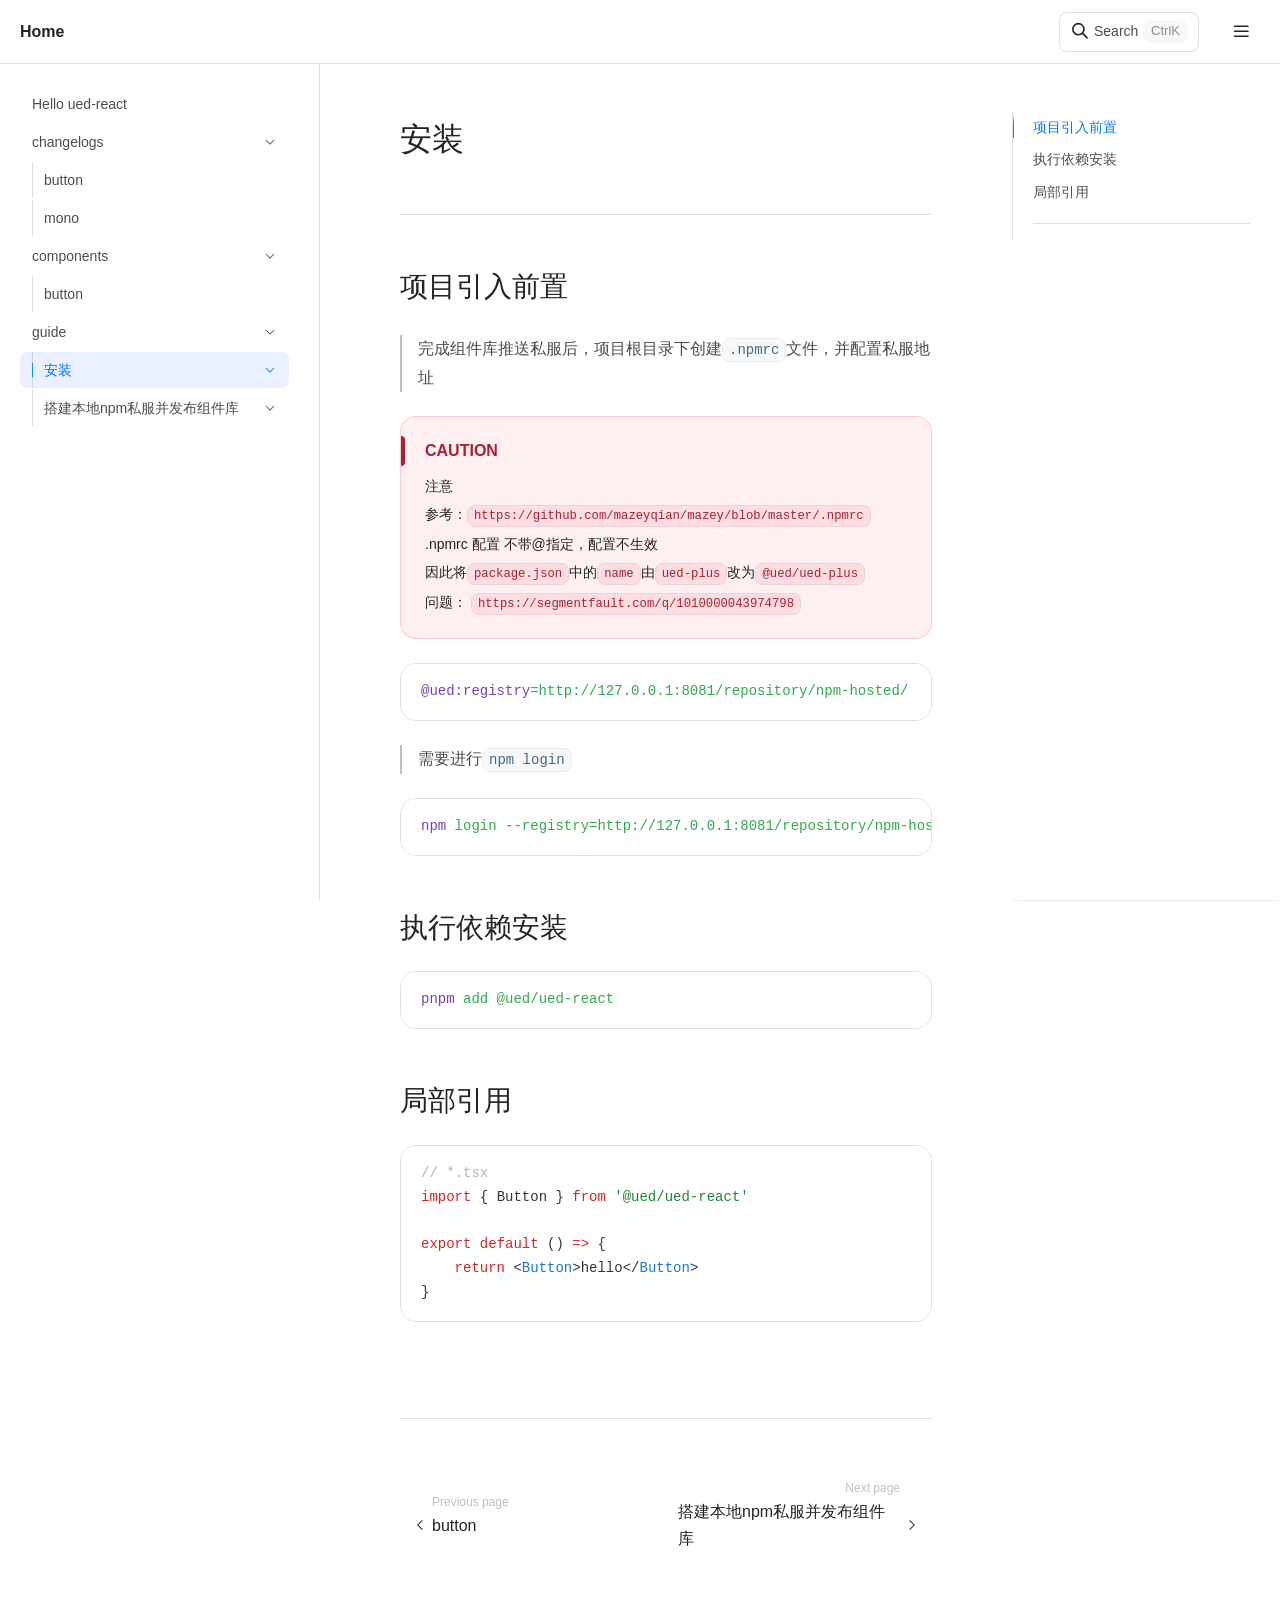
==== guide/installation/index.html @ fa2d77c4 "docs(update):更新文档" ====
<!doctype html>
<html lang="en">
  <head><meta charset="utf-8">
<meta name="viewport" content="width=device-width, initial-scale=1">
<title>安装</title>
<script>{;const saved = localStorage.getItem('rspress-theme-appearance');const preferDark = window.matchMedia('(prefers-color-scheme: dark)').matches;const isDark = !saved || saved === 'auto' ? preferDark : saved === 'dark';document.documentElement.classList.toggle('dark', isDark);document.documentElement.classList.toggle('rp-dark', isDark);document.documentElement.style.colorScheme = isDark ? 'dark' : 'light';}</script>
<link href="/static/css/styles.438a19cc98.css" rel="stylesheet">
<script defer src="/static/js/styles.224b687095.js"></script>
<script defer src="/static/js/lib-react.f025b3c589.js"></script>
<script defer src="/static/js/lib-router.90e721d94e.js"></script>
<script defer src="/static/js/318.eb11904c2a.js"></script>
<script defer src="/static/js/index.afe6d09c65.js"></script>
<meta http-equiv="X-UA-Compatible" content="IE=edge">
<meta name="generator" content="Rspress v2.0.8">
<link rel="icon" href="/favicon.svg" type="image/svg+xml">
<meta property="og:type" content="website">
<meta property="og:title" content="安装"></head>

  <body>
    <div id="__rspress_root"><header class="rp-nav"><div class="rp-nav__left"><div class="rp-nav__title"><a href="/" class="rp-nav__title__link rp-link"><span>Home</span></a></div></div><div class="rp-nav__right"><button class="rp-search-button"><div class="rp-search-button__content"><svg xmlns="http://www.w3.org/2000/svg" width="1em" height="1em" fill="none" viewBox="0 0 20 21" class="rp-search-button__icon"><path fill="currentColor" d="M8.333 1.913A6.667 6.667 0 0 1 15 8.58c0 1.54-.525 2.957-1.402 4.085l4.49 4.492a.834.834 0 0 1-1.177 1.178l-4.491-4.49a6.64 6.64 0 0 1-4.087 1.402 6.667 6.667 0 0 1 0-13.334m0 1.667a5 5 0 1 0 0 10 5 5 0 0 0 0-10"></path></svg><span class="rp-search-button__word">Search</span></div><div class="rp-search-button__hotkey" style="opacity:0"><span></span><span>K</span></div></button><div class="rp-search-button--mobile"><svg xmlns="http://www.w3.org/2000/svg" width="1em" height="1em" fill="none" viewBox="0 0 20 21"><path fill="currentColor" d="M8.333 1.913A6.667 6.667 0 0 1 15 8.58c0 1.54-.525 2.957-1.402 4.085l4.49 4.492a.834.834 0 0 1-1.177 1.178l-4.491-4.49a6.64 6.64 0 0 1-4.087 1.402 6.667 6.667 0 0 1 0-13.334m0 1.667a5 5 0 1 0 0 10 5 5 0 0 0 0-10"></path></svg></div><div class="rp-nav__others"><div class="rp-nav-menu__divider"></div><div class="rp-switch-appearance"><svg xmlns="http://www.w3.org/2000/svg" width="24" height="24" fill="currentColor" viewBox="0 0 24 24" class="rp-switch-appearance__icon rp-switch-appearance__icon--sun"><path fill="currentColor" d="m7.001 15.848-1.226 1.226a.58.58 0 0 0 0 .818.58.58 0 0 0 .818 0l1.226-1.226a.58.58 0 0 0 0-.818.58.58 0 0 0-.818 0m-.352-8.735a.584.584 0 0 0 .825-.825L6.237 5.051a.584.584 0 0 0-.825.825zM5.011 11.07h-1.75a.584.584 0 0 0 0 1.167h1.75c.324 0 .584-.26.584-.583a.585.585 0 0 0-.584-.584m7.003-5.835c.324 0 .584-.26.584-.584V2.9a.58.58 0 0 0-.584-.584.58.58 0 0 0-.583.583V4.65c0 .323.262.584.583.584m5.616 1.621 1.226-1.225a.58.58 0 0 0 0-.818.58.58 0 0 0-.818 0l-1.226 1.225a.58.58 0 0 0 0 .818.576.576 0 0 0 .818 0m3.138 4.214h-1.75a.58.58 0 0 0-.584.584c0 .324.26.584.583.584h1.751a.584.584 0 1 0 0-1.167m-3.389 5.124a.584.584 0 0 0-.825.825l1.238 1.238a.584.584 0 0 0 .825-.826zm-5.365-9.795a5.256 5.256 0 0 0-5.257 5.258 5.256 5.256 0 0 0 5.257 5.257 5.256 5.256 0 0 0 5.257-5.257 5.256 5.256 0 0 0-5.257-5.258m0 11.675a.58.58 0 0 0-.583.583v1.751a.582.582 0 1 0 1.167 0v-1.75a.584.584 0 0 0-.584-.584"></path></svg><svg xmlns="http://www.w3.org/2000/svg" width="19" height="19" fill="currentColor" viewBox="0 0 19 19" class="rp-switch-appearance__icon rp-switch-appearance__icon--moon"><path fill="currentColor" d="M9.166 0a9.2 9.2 0 0 1 1.857.188.834.834 0 0 1 .042 1.623 4.47 4.47 0 1 0 5.457 5.457l.048-.135a.834.834 0 0 1 1.575.177q.186.902.188 1.856A9.168 9.168 0 1 1 9.166 0"></path></svg></div></div><button aria-label="mobile hamburger" class="rp-nav-hamburger rp-nav-hamburger__sm"><svg xmlns="http://www.w3.org/2000/svg" width="21" height="21" fill="none" viewBox="0 0 21 21"><path stroke="currentColor" stroke-linecap="round" stroke-linejoin="round" stroke-width="1.667" d="M3.645 5.225h13.333M3.645 10.225h13.333M3.645 15.225h13.333"></path></svg></button><button aria-label="mobile hamburger" class="rp-nav-hamburger rp-nav-hamburger__md"><svg xmlns="http://www.w3.org/2000/svg" width="21" height="21" fill="none" viewBox="0 0 21 21"><path stroke="currentColor" stroke-linecap="round" stroke-linejoin="round" stroke-width="1.667" d="M3.645 5.225h13.333M3.645 10.225h13.333M3.645 15.225h13.333"></path></svg><ul class="rp-hover-group rp-hover-group--hidden rp-hover-group--right"><div class="rp-nav-menu__others-mobile__container"><div class="rp-nav-hamburger__md__hover-group"><div class="rp-nav-screen-appearance"><div class="rp-nav-screen-appearance__left">Theme</div><div class="rp-nav-screen-appearance__right"></div></div><div class="rp-nav-screen-divider"></div></div></div></ul></button></div></header><div class="rp-doc-layout__menu"><div class="rp-sidebar-menu"><button type="button" class="rp-sidebar-menu__left"><svg width="1em" height="1em" viewBox="0 0 32 32"><path fill="currentColor" d="M4 6h24v2H4zm0 18h24v2H4zm0-12h24v2H4zm0 6h24v2H4z"></path></svg><span>Menu</span></button><button type="button" class="rp-sidebar-menu__right"><span class="rp-sidebar-menu__right__text">ON THIS PAGE</span><svg width="14" height="14" class="rp-progress-circle"><circle cx="7" cy="7" r="6" stroke-linecap="round" fill="none" stroke="var(--rp-c-divider-light)" stroke-width="2"></circle><circle cx="7" cy="7" r="6" stroke-linecap="round" fill="none" stroke="var(--rp-c-brand)" stroke-width="2" stroke-dasharray="37.69911184307752" stroke-dashoffset="37.69911184307752" transform="rotate(-90 7 7)" style="transition:stroke-dashoffset 0.3s"></circle></svg><svg width="1em" height="1em" viewBox="0 0 32 32" class="rp-sidebar-menu__right__icon" style="transform:rotate(0deg);transition:transform 0.2s ease-out"><path fill="currentColor" d="M22 16 12 26l-1.4-1.4 8.6-8.6-8.6-8.6L12 6z"></path></svg></button></div></div><div class="rp-doc-layout__container"><aside class="rp-doc-layout__sidebar rp-scrollbar"><a href="/index.html" class="rp-sidebar-item rp-link" style="padding-left:12px" data-depth="0"><div class="rp-sidebar-item__left"><span>Hello ued-react</span></div><div class="rp-sidebar-item__right"></div></a><div class="rp-sidebar-item rp-sidebar-group" style="padding-left:12px" data-depth="0"><div class="rp-sidebar-item__left"><span>changelogs</span></div><div class="rp-sidebar-item__right"><div style="cursor:pointer;transition:transform 0.2s ease-out;transform:rotate(90deg)"><svg width="1em" height="1em" viewBox="0 0 32 32"><path fill="currentColor" d="M22 16 12 26l-1.4-1.4 8.6-8.6-8.6-8.6L12 6z"></path></svg></div></div></div><div style="display:grid;grid-template-rows:1fr;transition:grid-template-rows 0.2s ease-out"><div style="overflow:hidden"><a href="/changelogs/button.html" class="rp-sidebar-item rp-sidebar-item--group-item rp-link" style="padding-left:calc(12px * 1 + 12px)" data-depth="1"><div class="rp-sidebar-item__left"><span>button</span></div><div class="rp-sidebar-item__right"></div></a><a href="/changelogs/mono.html" class="rp-sidebar-item rp-sidebar-item--group-item rp-link" style="padding-left:calc(12px * 1 + 12px)" data-depth="1"><div class="rp-sidebar-item__left"><span>mono</span></div><div class="rp-sidebar-item__right"></div></a></div></div><div class="rp-sidebar-item rp-sidebar-group" style="padding-left:12px" data-depth="0"><div class="rp-sidebar-item__left"><span>components</span></div><div class="rp-sidebar-item__right"><div style="cursor:pointer;transition:transform 0.2s ease-out;transform:rotate(90deg)"><svg width="1em" height="1em" viewBox="0 0 32 32"><path fill="currentColor" d="M22 16 12 26l-1.4-1.4 8.6-8.6-8.6-8.6L12 6z"></path></svg></div></div></div><div style="display:grid;grid-template-rows:1fr;transition:grid-template-rows 0.2s ease-out"><div style="overflow:hidden"><a href="/components/button.html" class="rp-sidebar-item rp-sidebar-item--group-item rp-link" style="padding-left:calc(12px * 1 + 12px)" data-depth="1"><div class="rp-sidebar-item__left"><span>button</span></div><div class="rp-sidebar-item__right"></div></a></div></div><div class="rp-sidebar-item rp-sidebar-group" style="padding-left:12px" data-depth="0"><div class="rp-sidebar-item__left"><span>guide</span></div><div class="rp-sidebar-item__right"><div style="cursor:pointer;transition:transform 0.2s ease-out;transform:rotate(90deg)"><svg width="1em" height="1em" viewBox="0 0 32 32"><path fill="currentColor" d="M22 16 12 26l-1.4-1.4 8.6-8.6-8.6-8.6L12 6z"></path></svg></div></div></div><div style="display:grid;grid-template-rows:1fr;transition:grid-template-rows 0.2s ease-out"><div style="overflow:hidden"><a href="/guide/installation/index.html" class="rp-sidebar-item rp-sidebar-item--active rp-sidebar-group rp-sidebar-item--group-item rp-link" style="padding-left:calc(12px * 1 + 12px)" data-depth="1"><div class="rp-sidebar-item__left"><span>安装</span></div><div class="rp-sidebar-item__right"><div style="cursor:pointer;transition:transform 0.2s ease-out;transform:rotate(90deg)"><svg width="1em" height="1em" viewBox="0 0 32 32"><path fill="currentColor" d="M22 16 12 26l-1.4-1.4 8.6-8.6-8.6-8.6L12 6z"></path></svg></div></div></a><div style="display:grid;grid-template-rows:1fr;transition:grid-template-rows 0.2s ease-out"><div style="overflow:hidden"></div></div><a href="/guide/quickstart/index.html" class="rp-sidebar-item rp-sidebar-group rp-sidebar-item--group-item rp-link" style="padding-left:calc(12px * 1 + 12px)" data-depth="1"><div class="rp-sidebar-item__left"><span>搭建本地npm私服并发布组件库</span></div><div class="rp-sidebar-item__right"><div style="cursor:pointer;transition:transform 0.2s ease-out;transform:rotate(90deg)"><svg width="1em" height="1em" viewBox="0 0 32 32"><path fill="currentColor" d="M22 16 12 26l-1.4-1.4 8.6-8.6-8.6-8.6L12 6z"></path></svg></div></div></a><div style="display:grid;grid-template-rows:1fr;transition:grid-template-rows 0.2s ease-out"><div style="overflow:hidden"></div></div></div></div></aside><div class="rp-doc-layout__doc"><main class="rp-doc-layout__doc-container"><div class="rp-doc rspress-doc"><!--$--><h1 class="rp-toc-include" id="安装"><a href="#安装" class="rp-header-anchor rp-link" aria-hidden="true">#</a>安装<!-- --> </h1>
<h2 class="rp-toc-include" id="项目引入前置"><a href="#项目引入前置" class="rp-header-anchor rp-link" aria-hidden="true">#</a>项目引入前置</h2>
<blockquote>
<p>完成组件库推送私服后，项目根目录下创建<code>.npmrc</code>文件，并配置私服地址</p>
</blockquote>
<div class="rp-callout rp-callout--caution"><div class="rp-callout__title">CAUTION</div><div class="rp-callout__content"><p>注意<br/>
参考：<code>https://github.com/mazeyqian/mazey/blob/master/.npmrc</code><br/>
.npmrc 配置 不带@指定，配置不生效<br/>
因此将<code>package.json</code>中的<code>name</code>由<code>ued-plus</code>改为<code>@ued/ued-plus</code><br/>
问题： <code>https://segmentfault.com/q/1010000043974798</code></p></div></div>
<div class="rp-codeblock language-shell"><div class="rp-codeblock__content"><div class="rp-codeblock__content__scroll-container rp-scrollbar rp-scrollbar--always"><pre class="shiki css-variables" style="background-color:var(--shiki-background);color:var(--shiki-foreground)" tabindex="0" data-lang="shell"><code><span class="line"><span style="color:var(--shiki-token-function)">@ued:registry</span><span style="color:var(--shiki-token-string)">=http://127.0.0.1:8081/repository/npm-hosted/</span></span></code></pre></div><div class="rp-code-button-group"><button class="rp-code-button-group__button rp-code-wrap-button" title="Toggle code wrap"><svg xmlns="http://www.w3.org/2000/svg" width="32" height="32" viewBox="0 0 24 24" class="rp-code-button-group__icon rp-code-button-group__icon--wrapped"><path fill="#22a041" d="M21 5H3v2h18zM3 19h7v-2H3zm0-6h15c1 0 2 .43 2 2s-1 2-2 2h-2v-2l-4 3 4 3v-2h2c2.95 0 4-1.27 4-4 0-2.72-1-4-4-4H3z"></path></svg><svg xmlns="http://www.w3.org/2000/svg" width="32" height="32" viewBox="0 0 24 24" class="rp-code-button-group__icon rp-code-button-group__icon--wrap"><path fill="currentColor" d="M16 7H3V5h13zM3 19h13v-2H3zm19-7-4-3v2H3v2h15v2z"></path></svg></button><button class="rp-code-button-group__button rp-code-copy-button" title="Copy code"><svg xmlns="http://www.w3.org/2000/svg" width="32" height="32" viewBox="0 0 24 24" class="rp-code-button-group__icon rp-code-copy-button__icon rp-code-copy-button__icon--copy"><path fill="currentColor" d="M20 8v12H8V8zm0-2H8a2 2 0 0 0-2 2v12a2 2 0 0 0 2 2h12a2 2 0 0 0 2-2V8a2 2 0 0 0-2-2"></path><path fill="currentColor" d="M4 16H2V4a2 2 0 0 1 2-2h12v2H4Z"></path></svg><svg xmlns="http://www.w3.org/2000/svg" width="32" height="32" viewBox="0 0 24 24" class="rp-code-button-group__icon rp-code-copy-button__icon rp-code-copy-button__icon--success"><path fill="#49cd37" d="m9.55 18-5.7-5.7 1.425-1.425L9.55 15.15l9.175-9.175L20.15 7.4z"></path></svg></button></div></div></div>
<blockquote>
<p>需要进行<code>npm login</code></p>
</blockquote>
<div class="rp-codeblock language-shell"><div class="rp-codeblock__content"><div class="rp-codeblock__content__scroll-container rp-scrollbar rp-scrollbar--always"><pre class="shiki css-variables" style="background-color:var(--shiki-background);color:var(--shiki-foreground)" tabindex="0" data-lang="shell"><code><span class="line"><span style="color:var(--shiki-token-function)">npm</span><span style="color:var(--shiki-token-string)"> login</span><span style="color:var(--shiki-token-string)"> --registry=http://127.0.0.1:8081/repository/npm-hosted/</span></span></code></pre></div><div class="rp-code-button-group"><button class="rp-code-button-group__button rp-code-wrap-button" title="Toggle code wrap"><svg xmlns="http://www.w3.org/2000/svg" width="32" height="32" viewBox="0 0 24 24" class="rp-code-button-group__icon rp-code-button-group__icon--wrapped"><path fill="#22a041" d="M21 5H3v2h18zM3 19h7v-2H3zm0-6h15c1 0 2 .43 2 2s-1 2-2 2h-2v-2l-4 3 4 3v-2h2c2.95 0 4-1.27 4-4 0-2.72-1-4-4-4H3z"></path></svg><svg xmlns="http://www.w3.org/2000/svg" width="32" height="32" viewBox="0 0 24 24" class="rp-code-button-group__icon rp-code-button-group__icon--wrap"><path fill="currentColor" d="M16 7H3V5h13zM3 19h13v-2H3zm19-7-4-3v2H3v2h15v2z"></path></svg></button><button class="rp-code-button-group__button rp-code-copy-button" title="Copy code"><svg xmlns="http://www.w3.org/2000/svg" width="32" height="32" viewBox="0 0 24 24" class="rp-code-button-group__icon rp-code-copy-button__icon rp-code-copy-button__icon--copy"><path fill="currentColor" d="M20 8v12H8V8zm0-2H8a2 2 0 0 0-2 2v12a2 2 0 0 0 2 2h12a2 2 0 0 0 2-2V8a2 2 0 0 0-2-2"></path><path fill="currentColor" d="M4 16H2V4a2 2 0 0 1 2-2h12v2H4Z"></path></svg><svg xmlns="http://www.w3.org/2000/svg" width="32" height="32" viewBox="0 0 24 24" class="rp-code-button-group__icon rp-code-copy-button__icon rp-code-copy-button__icon--success"><path fill="#49cd37" d="m9.55 18-5.7-5.7 1.425-1.425L9.55 15.15l9.175-9.175L20.15 7.4z"></path></svg></button></div></div></div>
<h2 class="rp-toc-include" id="执行依赖安装"><a href="#执行依赖安装" class="rp-header-anchor rp-link" aria-hidden="true">#</a>执行依赖安装</h2>
<div class="rp-codeblock language-shell"><div class="rp-codeblock__content"><div class="rp-codeblock__content__scroll-container rp-scrollbar rp-scrollbar--always"><pre class="shiki css-variables" style="background-color:var(--shiki-background);color:var(--shiki-foreground)" tabindex="0" data-lang="shell"><code><span class="line"><span style="color:var(--shiki-token-function)">pnpm</span><span style="color:var(--shiki-token-string)"> add</span><span style="color:var(--shiki-token-string)"> @ued/ued-react</span></span></code></pre></div><div class="rp-code-button-group"><button class="rp-code-button-group__button rp-code-wrap-button" title="Toggle code wrap"><svg xmlns="http://www.w3.org/2000/svg" width="32" height="32" viewBox="0 0 24 24" class="rp-code-button-group__icon rp-code-button-group__icon--wrapped"><path fill="#22a041" d="M21 5H3v2h18zM3 19h7v-2H3zm0-6h15c1 0 2 .43 2 2s-1 2-2 2h-2v-2l-4 3 4 3v-2h2c2.95 0 4-1.27 4-4 0-2.72-1-4-4-4H3z"></path></svg><svg xmlns="http://www.w3.org/2000/svg" width="32" height="32" viewBox="0 0 24 24" class="rp-code-button-group__icon rp-code-button-group__icon--wrap"><path fill="currentColor" d="M16 7H3V5h13zM3 19h13v-2H3zm19-7-4-3v2H3v2h15v2z"></path></svg></button><button class="rp-code-button-group__button rp-code-copy-button" title="Copy code"><svg xmlns="http://www.w3.org/2000/svg" width="32" height="32" viewBox="0 0 24 24" class="rp-code-button-group__icon rp-code-copy-button__icon rp-code-copy-button__icon--copy"><path fill="currentColor" d="M20 8v12H8V8zm0-2H8a2 2 0 0 0-2 2v12a2 2 0 0 0 2 2h12a2 2 0 0 0 2-2V8a2 2 0 0 0-2-2"></path><path fill="currentColor" d="M4 16H2V4a2 2 0 0 1 2-2h12v2H4Z"></path></svg><svg xmlns="http://www.w3.org/2000/svg" width="32" height="32" viewBox="0 0 24 24" class="rp-code-button-group__icon rp-code-copy-button__icon rp-code-copy-button__icon--success"><path fill="#49cd37" d="m9.55 18-5.7-5.7 1.425-1.425L9.55 15.15l9.175-9.175L20.15 7.4z"></path></svg></button></div></div></div>
<h2 class="rp-toc-include" id="局部引用"><a href="#局部引用" class="rp-header-anchor rp-link" aria-hidden="true">#</a>局部引用</h2>
<div class="rp-codeblock language-tsx"><div class="rp-codeblock__content"><div class="rp-codeblock__content__scroll-container rp-scrollbar rp-scrollbar--always"><pre class="shiki css-variables" style="background-color:var(--shiki-background);color:var(--shiki-foreground)" tabindex="0" data-lang="tsx"><code><span class="line"><span style="color:var(--shiki-token-comment)">// *.tsx</span></span>
<span class="line"><span style="color:var(--shiki-token-keyword)">import</span><span style="color:var(--shiki-foreground)"> { Button } </span><span style="color:var(--shiki-token-keyword)">from</span><span style="color:var(--shiki-token-string-expression)"> &#x27;@ued/ued-react&#x27;</span></span>
<span class="line"></span>
<span class="line"><span style="color:var(--shiki-token-keyword)">export</span><span style="color:var(--shiki-token-keyword)"> default</span><span style="color:var(--shiki-foreground)"> () </span><span style="color:var(--shiki-token-keyword)">=&gt;</span><span style="color:var(--shiki-foreground)"> {</span></span>
<span class="line"><span style="color:var(--shiki-token-keyword)">	return</span><span style="color:var(--shiki-foreground)"> &lt;</span><span style="color:var(--shiki-token-constant)">Button</span><span style="color:var(--shiki-foreground)">&gt;hello&lt;/</span><span style="color:var(--shiki-token-constant)">Button</span><span style="color:var(--shiki-foreground)">&gt;</span></span>
<span class="line"><span style="color:var(--shiki-foreground)">}</span></span></code></pre></div><div class="rp-code-button-group"><button class="rp-code-button-group__button rp-code-wrap-button" title="Toggle code wrap"><svg xmlns="http://www.w3.org/2000/svg" width="32" height="32" viewBox="0 0 24 24" class="rp-code-button-group__icon rp-code-button-group__icon--wrapped"><path fill="#22a041" d="M21 5H3v2h18zM3 19h7v-2H3zm0-6h15c1 0 2 .43 2 2s-1 2-2 2h-2v-2l-4 3 4 3v-2h2c2.95 0 4-1.27 4-4 0-2.72-1-4-4-4H3z"></path></svg><svg xmlns="http://www.w3.org/2000/svg" width="32" height="32" viewBox="0 0 24 24" class="rp-code-button-group__icon rp-code-button-group__icon--wrap"><path fill="currentColor" d="M16 7H3V5h13zM3 19h13v-2H3zm19-7-4-3v2H3v2h15v2z"></path></svg></button><button class="rp-code-button-group__button rp-code-copy-button" title="Copy code"><svg xmlns="http://www.w3.org/2000/svg" width="32" height="32" viewBox="0 0 24 24" class="rp-code-button-group__icon rp-code-copy-button__icon rp-code-copy-button__icon--copy"><path fill="currentColor" d="M20 8v12H8V8zm0-2H8a2 2 0 0 0-2 2v12a2 2 0 0 0 2 2h12a2 2 0 0 0 2-2V8a2 2 0 0 0-2-2"></path><path fill="currentColor" d="M4 16H2V4a2 2 0 0 1 2-2h12v2H4Z"></path></svg><svg xmlns="http://www.w3.org/2000/svg" width="32" height="32" viewBox="0 0 24 24" class="rp-code-button-group__icon rp-code-copy-button__icon rp-code-copy-button__icon--success"><path fill="#49cd37" d="m9.55 18-5.7-5.7 1.425-1.425L9.55 15.15l9.175-9.175L20.15 7.4z"></path></svg></button></div></div></div><!--/$--></div><footer class="rp-doc-footer"><div class="rp-doc-footer__edit"></div><div class="rp-doc-footer__divider"></div><div class="rp-prev-next-page"><a href="/components/button.html" class="rp-prev-next-page__item rp-prev-next-page__prev rp-link"><span class="rp-prev-next-page__item__desc">Previous page</span><span class="rp-prev-next-page__item__title"><svg width="1em" height="1em" viewBox="0 0 32 32" class="rp-prev-next-page__icon rp-prev-next-page__rotate_180"><path fill="currentColor" d="M22 16 12 26l-1.4-1.4 8.6-8.6-8.6-8.6L12 6z"></path></svg><span>button</span></span></a><a href="/guide/quickstart/index.html" class="rp-prev-next-page__item rp-prev-next-page__next rp-link"><span class="rp-prev-next-page__item__desc">Next page</span><span class="rp-prev-next-page__item__title"><span>搭建本地npm私服并发布组件库</span><svg width="1em" height="1em" viewBox="0 0 32 32" class="rp-prev-next-page__icon"><path fill="currentColor" d="M22 16 12 26l-1.4-1.4 8.6-8.6-8.6-8.6L12 6z"></path></svg></span></a></div></footer></main></div><aside class="rp-doc-layout__outline rp-scrollbar"><div class="rp-outline"><div class="rp-outline__title">ON THIS PAGE<svg width="14" height="14" class="rp-progress-circle"><circle cx="7" cy="7" r="6" stroke-linecap="round" fill="none" stroke="var(--rp-c-divider-light)" stroke-width="2"></circle><circle cx="7" cy="7" r="6" stroke-linecap="round" fill="none" stroke="var(--rp-c-brand)" stroke-width="2" stroke-dasharray="37.69911184307752" stroke-dashoffset="37.69911184307752" transform="rotate(-90 7 7)" style="transition:stroke-dashoffset 0.3s"></circle></svg></div><nav class="rp-outline__toc rp-scrollbar"><a href="#项目引入前置" class="rp-toc-item rp-link" title="项目引入前置" style="padding-left:0" data-depth="0"><span class="rp-toc-item__text rp-doc">项目引入前置</span></a><a href="#执行依赖安装" class="rp-toc-item rp-link" title="执行依赖安装" style="padding-left:0" data-depth="0"><span class="rp-toc-item__text rp-doc">执行依赖安装</span></a><a href="#局部引用" class="rp-toc-item rp-link" title="局部引用" style="padding-left:0" data-depth="0"><span class="rp-toc-item__text rp-doc">局部引用</span></a></nav><div class="rp-outline__divider"></div><div class="rp-outline__bottom"></div></div></aside></div></div>
    <div id="__rspress_modal_container"></div>
  </body>
</html>
---- static/css/styles.438a19cc98.css ----
#nprogress{pointer-events:none}#nprogress .bar{z-index:1031;background:#29d;width:100%;height:2px;position:fixed;top:0;left:0}#nprogress .peg{opacity:1;width:100px;height:100%;display:block;position:absolute;right:0;transform:rotate(3deg)translateY(-4px);box-shadow:0 0 10px #29d,0 0 5px #29d}#nprogress .spinner{z-index:1031;display:block;position:fixed;top:15px;right:15px}#nprogress .spinner-icon{box-sizing:border-box;border:2px solid #0000;border-color:#29d #0000 #0000 #29d;border-radius:50%;width:18px;height:18px;animation:.4s linear infinite nprogress-spinner}.nprogress-custom-parent{position:relative;overflow:hidden}.nprogress-custom-parent #nprogress .spinner,.nprogress-custom-parent #nprogress .bar{position:absolute}@-webkit-keyframes nprogress-spinner{0%{-webkit-transform:rotate(0)}to{-webkit-transform:rotate(360deg)}}@keyframes nprogress-spinner{0%{transform:rotate(0)}to{transform:rotate(360deg)}}:where(:root){--rp-c-brand:#0095ff;--rp-c-brand-light:#33adff;--rp-c-brand-lighter:#c6e0fd;--rp-c-brand-dark:#07f;--rp-c-brand-darker:#005fcc;--rp-c-brand-tint:#7fa3ff29}:where(html:not(.rp-dark)){--shiki-foreground:inherit;--shiki-background:transparent;--shiki-token-constant:#1976d2;--shiki-token-string:#31a94d;--shiki-token-comment:#b6b4b4;--shiki-token-keyword:#cf2727;--shiki-token-parameter:#f59403;--shiki-token-function:#7041c8;--shiki-token-string-expression:#218438;--shiki-token-punctuation:#242323;--shiki-token-link:#22863a;--shiki-token-deleted:#d32828;--shiki-token-inserted:#22863a}:where(html.rp-dark){--shiki-foreground:inherit;--shiki-background:transparent;--shiki-token-constant:#6fb0fa;--shiki-token-string:#f9a86e;--shiki-token-comment:#6a727b;--shiki-token-keyword:#f47481;--shiki-token-parameter:#ff9800;--shiki-token-function:#ae8eeb;--shiki-token-string-expression:#4fb74d;--shiki-token-punctuation:#bbb;--shiki-token-link:#f9a76d;--shiki-token-deleted:#ee6d7a;--shiki-token-inserted:#36c47f}:where(html:not(.rp-dark)){--rp-code-font-size:.875rem;--rp-code-title-bg:#f8f8f9;--rp-code-block-color:#2e3440;--rp-code-block-bg:var(--rp-c-bg);--rp-code-block-border:1px solid var(--rp-c-divider-light);--rp-code-block-shadow:none}:where(html.rp-dark){--rp-code-font-size:.875rem;--rp-code-title-bg:#191919;--rp-code-block-color:#e5e7eb;--rp-code-block-bg:var(--rp-c-bg);--rp-code-block-border:1px solid var(--rp-c-divider-light);--rp-code-block-shadow:none}:where(html:not(.rp-dark)){--rp-home-hero-secondary-color:#a673ff;--rp-home-hero-title-color:transparent;--rp-home-hero-title-bg:linear-gradient(90deg, var(--rp-c-brand-dark) 0%, var(--rp-c-brand-dark) 30%, var(--rp-home-hero-secondary-color) 100%);--rp-home-background-bg:radial-gradient(42.12% 56.13% at 100% 0%, #537dff1a 0%, #fff0 100%), radial-gradient(42.01% 79.63% at 52.86% 0%, #537dff33 0%, #fff0 100%), radial-gradient(79.67% 58.09% at 0% 0%, #7e69ff33 0%, #fff0 100%), #fff;--rp-home-feature-bg:linear-gradient(135deg, #fff, #f9f9f980)}:where(html.rp-dark){--rp-home-hero-secondary-color:#a673ff;--rp-home-hero-title-color:transparent;--rp-home-hero-title-bg:linear-gradient(90deg, var(--rp-c-brand-dark) 0%, var(--rp-c-brand-dark) 30%, var(--rp-home-hero-secondary-color) 100%);--rp-home-background-bg:radial-gradient(42.12% 56.13% at 100% 0%, #0c1d48 0%, #12121200 100%), radial-gradient(55.81% 87.78% at 48.37% 0%, #000 0%, #12121200 89.55%), radial-gradient(122.65% 88.24% at 0% 0%, #34268a 0%, #12121200 100%), #121212;--rp-home-feature-bg:linear-gradient(135deg, #fff0, #ffffff08)}:where(html:not(.rp-dark)){--rp-c-bg:#fff;--rp-c-bg-soft:#f8f8f9;--rp-c-bg-mute:#f1f1f1;--rp-c-bg-alt:#fff;--rp-c-divider:#00000040;--rp-c-divider-light:#0000001f;--rp-c-text-0:#000;--rp-c-text-1:#242424;--rp-c-text-2:#000000b3;--rp-c-text-3:#3c3c3c54;--rp-c-text-4:#3c3c3c2e;--rp-c-text-code:#476582;--rp-c-text-code-bg:#99a1b314;--rp-c-text-code-border:#0000000d;--rp-c-link:var(--rp-c-brand-dark)}:where(html.rp-dark){--rp-c-bg:#121212;--rp-c-bg-soft:#292e37;--rp-c-bg-mute:#343a46;--rp-c-bg-alt:#000;--rp-c-divider:#545454a6;--rp-c-divider-light:#5454547a;--rp-c-text-0:#fff;--rp-c-text-1:#fffff5ed;--rp-c-text-2:#fffff5a6;--rp-c-text-3:#ebebeb61;--rp-c-text-4:#ebebeb2e;--rp-c-text-code:#c9def1;--rp-c-text-code-bg:#ffffff14;--rp-c-text-code-border:#ffffff0d;--rp-c-link:var(--rp-c-brand-light)}:where(:root){--rp-c-gray:#8e8e8e;--rp-c-gray-light-1:#aeaeae;--rp-c-gray-light-2:#c7c7c7;--rp-c-gray-light-3:#d1d1d1;--rp-c-gray-light-4:#e5e5e5;--rp-c-gray-light-5:#f2f2f2;--rp-shadow-1:0 1px 2px #00000005, 0 1px 0 #0000000f;--rp-shadow-2:0 3px 12px #0000000f, 0 1px 4px #00000012;--rp-shadow-3:0 12px 32px #0000001a, 0 2px 6px #00000014;--rp-shadow-4:0 14px 44px #0000001f, 0 3px 9px #0000001f;--rp-shadow-5:0 18px 56px #00000029, 0 4px 12px #00000029;--rp-radius:1rem;--rp-radius-small:.5rem;--rp-radius-large:1.5rem}@layer rp-base{*,:before,:after{box-sizing:border-box;border-style:solid;border-width:0}:before,:after{--tw-content:""}html,:host{-webkit-text-size-adjust:100%;tab-size:4;-webkit-tap-highlight-color:transparent;line-height:1.5}body{line-height:inherit;margin:0}hr{height:0;color:inherit;border-top-width:1px}abbr:where([title]){-webkit-text-decoration:underline dotted;text-decoration:underline dotted}h1,h2,h3,h4,h5,h6{font-size:inherit;font-weight:inherit}a{color:inherit;-webkit-text-decoration:inherit;-webkit-text-decoration:inherit;-webkit-text-decoration:inherit;text-decoration:inherit}b,strong{font-weight:bolder}code,kbd,samp,pre{font-size:1em}table{text-indent:0;border-color:inherit;border-collapse:collapse}button,input,optgroup,select,textarea{font:inherit;color:inherit;margin:0;padding:0}button,select{text-transform:none}:-moz-focusring{outline:auto}:-moz-ui-invalid{box-shadow:none}progress{vertical-align:baseline}::-webkit-inner-spin-button{height:auto}::-webkit-outer-spin-button{height:auto}[type=search]{-webkit-appearance:textfield;outline-offset:-2px}::-webkit-search-decoration{-webkit-appearance:none}::-webkit-file-upload-button{-webkit-appearance:button;font:inherit}summary{display:list-item}blockquote,dl,dd,h1,h2,h3,h4,h5,h6,hr,figure,p,pre{margin:0}fieldset{margin:0;padding:0}legend{padding:0}ol,ul,menu{margin:0;padding:0;list-style:none}dialog{padding:0}textarea{resize:vertical}input::placeholder,textarea::placeholder{opacity:1}img,svg,video,canvas,audio,iframe,embed,object{vertical-align:middle;display:block}img,video{max-width:100%;height:auto}h1,h2,h3,h4,h5,h6,li,p{overflow-wrap:break-word}button:focus,button:focus-visible{outline:none}}html{-webkit-text-size-adjust:100%;scroll-padding-top:calc(var(--rp-banner-height,0px) + var(--rp-nav-height) + var(--rp-sidebar-menu-height));font-size:16px;line-height:1.7}html.dark{--lightningcss-light: ;--lightningcss-dark:initial;--lightningcss-light: ;--lightningcss-dark:initial;color-scheme:dark}body{width:100%;min-width:320px;font-family:var(--rp-font-family-base);color:var(--rp-c-text-1);background-color:var(--rp-c-bg);font-synthesis:style;text-rendering:optimizelegibility;-webkit-font-smoothing:antialiased;-moz-osx-font-smoothing:grayscale;direction:ltr;margin:0;font-size:16px;font-weight:400}:root{--rp-font-family-base:"Inter var experimental", "Inter var", -apple-system, BlinkMacSystemFont, "Segoe UI", Roboto, Oxygen, Ubuntu, Cantarell, "Fira Sans", "Droid Sans", "Helvetica Neue", sans-serif;--rp-font-family-mono:Menlo, Monaco, Consolas, "Courier New", monospace;text-autospace:normal}pre,code,kbd,samp{text-autospace:no-autospace}:root #nprogress .bar{background:var(--rp-c-brand)}.rp-scrollbar{scrollbar-gutter:stable;scrollbar-width:thin;scrollbar-color:#0000000d #0000}.rp-scrollbar::-webkit-scrollbar{width:4px;height:4px}.rp-scrollbar::-webkit-scrollbar-track{background:0 0}.rp-scrollbar::-webkit-scrollbar-thumb{background:#0000000d;border-radius:4px;transition:background .2s}.rp-scrollbar::-webkit-scrollbar-thumb:hover{background:#0000001a}.rp-scrollbar::-webkit-scrollbar-corner{background:0 0}.rp-dark .rp-scrollbar{scrollbar-color:#ffffff1a #0000}.rp-dark .rp-scrollbar::-webkit-scrollbar-thumb{background:#ffffff1a}.rp-dark .rp-scrollbar::-webkit-scrollbar-thumb:hover{background:#fff3}.rp-scrollbar--always{scrollbar-gutter:stable;scrollbar-width:unset;scrollbar-color:unset}.shiki span.line{padding:0 1.25rem;display:inline-block}.code-line-highlighted{background-color:var(--rp-code-line-highlight-color)}.diff,.code-line-highlighted{width:100%;padding:0 20px;transition:background-color .5s;display:inline-block;position:relative}.diff.add:after{content:"+";color:#4fb74d;position:absolute;top:0;left:10px}.diff.remove:after{content:"-";color:#f47481;position:absolute;top:0;left:10px}.shiki.has-diff code .diff.add{background-color:#10b9811a;padding:0 20px 0 19px}.shiki.has-diff code .diff.remove{background-color:#f43f5e1a;padding:0 20px 0 19px}.shiki.has-highlighted .line.highlighted{width:100%;display:inline-block;position:static}.shiki.has-highlighted .line.highlighted:not(.error):not(.warning){background-color:#3b82f61a;box-shadow:inset 2px 0 #3b82f6}.shiki.has-highlighted .line.highlighted.error{background-color:#ed3c501a;box-shadow:inset 2px 0 #ed3c50}.shiki.has-highlighted .line.highlighted.warning{background-color:#ffc5171a;box-shadow:inset 2px 0 #ffc517}.shiki.has-focused .line:not(.focused){filter:blur(.095rem);opacity:.4;transition:filter .35s,opacity .35s}.shiki.has-focused:hover .line:not(.focused){filter:blur();opacity:1}.rp-home-background{z-index:-1;filter:blur(2px);pointer-events:none;-webkit-user-select:none;user-select:none;background:var(--rp-home-background-bg);width:100%;height:1000px;position:absolute;top:0;left:0}.rp-link{cursor:pointer}.rp-button{box-sizing:border-box;white-space:nowrap;justify-content:center;align-items:center;height:48px;font-weight:700;transition:color .1s,border-color .1s,background-color .1s;display:inline-flex}.rp-button--medium{border-radius:var(--rp-radius);height:38px;padding:0 20px;font-size:14px;line-height:38px}.rp-button--big{border-radius:var(--rp-radius-large);min-width:142px;font-size:16px}@media (max-width:768px){.rp-button--big{min-width:100px;height:42px;font-size:14px;line-height:42px}}.rp-button--brand{opacity:1;color:#fff;background:var(--rp-home-hero-title-bg);transition:all .3s}.rp-button--brand:hover{opacity:.8}.rp-button--alt{border:1px solid var(--rp-c-gray-light-3);color:var(--rp-c-text-0);background-color:var(--rp-c-bg);transition:all .3s}.dark .rp-button--alt{background-color:var(--rp-c-bg-mute);color:var(--rp-c-text-1);border-color:#484848}.rp-button--alt:hover{opacity:.8;background-color:var(--rp-c-bg-mute)}.rp-home-hero{flex-direction:row;align-items:flex-start;max-width:72rem;margin:5rem auto;padding:20px 40px;display:flex;position:relative}@media (max-width:1000px){.rp-home-hero{flex-direction:column-reverse;align-items:center;margin:0 auto}.rp-home-hero .rp-home-hero__container{text-align:center;align-items:center}}@media (max-width:600px){.rp-home-hero{padding:10px}.rp-home-hero .rp-home-hero__title{font-size:2.5rem}.rp-home-hero .rp-home-hero__subtitle{margin-top:1rem;font-size:2rem}}.rp-home-hero__container{flex-direction:column;flex:2;align-items:flex-start;gap:32px;width:100%;display:flex}.rp-home-hero__image{flex:1;align-self:center;max-width:50vw;display:flex}.rp-home-hero__image-img{display:block}.rp-home-hero__image-img--dark{display:none}.rp-home-hero__content{flex-direction:column;display:flex}.rp-home-hero__badge:before{content:"";background:var(--rp-home-hero-title-bg);border-radius:50%;width:8px;height:8px;margin-right:8px;display:inline-block}.rp-home-hero__badge{background:var(--rp-c-bg-soft);border:1px solid var(--rp-c-divider-light);color:var(--rp-c-text-0);border-radius:50px;align-items:center;padding:.5rem 1rem;font-size:.875rem;font-weight:500;text-decoration:none;transition:background .2s,border-color .2s;display:inline-flex}.rp-home-hero__badge:hover{background:var(--rp-c-bg-mute);cursor:pointer}.rp-home-hero__badge:is(a):hover{border-color:var(--rp-c-brand)}.rp-home-hero__title{font-size:4rem;font-weight:600;line-height:1.2em}.rp-home-hero__title-brand{background:var(--rp-home-hero-title-bg);-webkit-text-fill-color:#0000;color:var(--rp-home-hero-title-color);-webkit-background-clip:text;background-clip:text;width:640px}.rp-home-hero__subtitle{margin:0;font-size:4rem;font-weight:600;line-height:1.2em}.rp-home-hero__tagline{color:var(--rp-c-text-2);font-size:1rem;font-weight:400}@media (min-width:640px){.rp-home-hero__tagline{font-size:1.125rem}}@media (min-width:768px){.rp-home-hero__tagline{font-size:1.25rem}}.rp-home-hero__actions{flex-direction:row;gap:1.5rem;display:flex}@media (max-width:768px){.rp-home-hero__actions{flex-direction:column;gap:1rem;width:80%}}.rp-home-hero__action{display:flex}.rp-home-hero--no-image .rp-home-hero__container{text-align:center;align-items:center}.dark .rp-home-hero__image-img--light{display:none}.dark .rp-home-hero__image-img--dark{display:block}.rp-home-feature{--rp-home-feature-gap:15px;gap:var(--rp-home-feature-gap);flex-wrap:wrap;max-width:72rem;margin:auto auto 2rem;padding:10px;display:flex;overflow:hidden}.rp-home-feature__item{width:100%;position:relative}@media (min-width:640px){.rp-home-feature__item--span-2,.rp-home-feature__item--span-4,.rp-home-feature__item--span-6{width:calc(50% - var(--rp-home-feature-gap))}}@media (min-width:768px){.rp-home-feature__item--span-2,.rp-home-feature__item--span-4{width:calc(50% - var(--rp-home-feature-gap))}.rp-home-feature__item--span-3,.rp-home-feature__item--span-6{width:calc((100% - 2*var(--rp-home-feature-gap))/3)}}@media (min-width:960px){.rp-home-feature__item--span-3{width:calc((100% - 3*var(--rp-home-feature-gap))/4)}.rp-home-feature__item--span-4{width:calc((100% - 2*var(--rp-home-feature-gap))/3)}.rp-home-feature__item--span-6{width:calc(50% - var(--rp-home-feature-gap))}}.rp-home-feature__item-wrapper{height:100%;position:relative}.rp-home-feature__card{border:1px solid var(--rp-c-divider-light);background:var(--rp-home-feature-bg);-webkit-backdrop-filter:blur(10px);backdrop-filter:blur(10px);border-radius:2rem;height:100%;padding:2rem;transition:all .3s}.rp-home-feature__card--clickable{cursor:pointer}.rp-home-feature__card:hover{border:1px solid var(--rp-c-brand);color:var(--rp-c-brand)}.rp-home-feature__title-wrapper{flex-direction:column;align-items:flex-start;gap:.5rem;display:flex}.rp-home-feature__icon{background-color:var(--rp-c-bg);border:3px solid var(--rp-c-divider-light);border-radius:1rem;justify-content:center;align-items:center;min-width:3rem;min-height:3rem;font-size:1.5rem;display:inline-flex}.rp-home-feature__icon img,.rp-home-feature__icon svg{width:1.5rem;height:1.5rem}.rp-home-feature__title{text-align:left;margin:0;font-weight:700}.rp-home-feature__detail{color:var(--rp-c-text-2);margin:0;padding-top:.5rem;font-size:.875rem;font-weight:500;line-height:1.5}.rp-home-footer{border-top:1px solid var(--rp-c-divider-light);width:100%;margin-top:3rem;padding:2rem 1.5rem;bottom:0}@media (min-width:640px){.rp-home-footer{padding:2rem}}.rp-home-footer__container{text-align:center;width:100%;margin:auto}.rp-home-footer__message{color:var(--rp-c-text-3);font-size:.875rem;font-weight:500}.rp-not-found{text-align:center;flex-direction:column;justify-content:flex-start;align-items:center;margin:0 auto;padding:4rem;display:flex}@media (max-width:640px){.rp-not-found{padding:6rem 2rem 10rem}}.rp-not-found__error-code{font-size:3.75rem;font-weight:600}.rp-not-found__title{padding-top:.75rem;font-size:1.25rem;font-weight:700;line-height:1.25}.rp-not-found__divider{background-color:var(--rp-c-gray-light-1);width:4rem;height:1px;margin:1.5rem auto 1.125rem}.rp-not-found__action{padding-top:1.25rem}.rp-not-found__home-link{border-style:solid;border-width:1px;border-color:var(--rp-c-brand);color:var(--rp-c-brand);border-radius:1rem;padding:.5rem 1rem;font-weight:500;transition:color .3s,border-color .3s;display:inline-block}.rp-not-found__home-link:hover{border-color:var(--rp-c-brand-dark);color:var(--rp-c-brand-dark)}.rp-sidebar-divider{border-top:1px solid var(--rp-c-divider-light);margin-top:.75rem;margin-bottom:.75rem}.rp-sidebar-divider--dashed{border-top:1px dashed var(--rp-c-divider-light);margin-top:.75rem;margin-bottom:.75rem}.rp-sidebar-group{color:var(--rp-c-text-1)}.rp-badge{border-radius:var(--rp-radius-small);white-space:nowrap;justify-content:center;align-items:center;gap:.25rem;height:1.5rem;padding:.5rem;font-size:.75rem;font-weight:500;transition:color .25s;display:inline-flex}.rp-badge--tip{color:var(--rp-container-tip-text);background-color:var(--rp-container-tip-bg)}.rp-badge--info{color:var(--rp-container-info-text);background-color:var(--rp-container-info-bg)}.rp-badge--warning{color:var(--rp-container-warning-text);background-color:var(--rp-container-warning-bg)}.rp-badge--danger{color:var(--rp-container-danger-text);background-color:var(--rp-container-danger-bg)}.rp-badge--outline{border:1px solid}.rp-badge--outline.rp-badge--tip{border-color:var(--rp-container-tip-border)}.rp-badge--outline.rp-badge--info{border-color:var(--rp-container-info-border)}.rp-badge--outline.rp-badge--warning{border-color:var(--rp-container-warning-border)}.rp-badge--outline.rp-badge--danger{border-color:var(--rp-container-danger-border)}.rp-sidebar-item{cursor:pointer;color:var(--rp-c-text-2);border-radius:8px;justify-content:space-between;align-items:center;margin-top:2px;padding:6px 12px;font-size:14px;font-weight:400;line-height:24px;transition:color .15s,background-color .15s;display:flex;position:relative}.rp-sidebar-item:hover,.rp-sidebar-item--pending{color:var(--rp-c-text-1);background-color:var(--rp-c-bg-mute)}.rp-sidebar-item--pending{opacity:.8}.rp-sidebar-item.rp-link[target=_blank]:after{content:"↗";margin-left:.2em;margin-right:.1em;font-size:1em;font-weight:400;display:inline-block}.rp-sidebar-item--active{color:var(--rp-c-link);background-color:var(--rp-c-brand-tint);font-weight:600}.rp-sidebar-item--active:hover{color:var(--rp-c-link);background-color:var(--rp-c-brand-tint)}.rp-sidebar-item--group-item:before{content:"";background-color:var(--rp-c-divider-light);width:1px;position:absolute;top:0;bottom:0;left:12px}.rp-sidebar-item--group-item.rp-sidebar-item--active .rp-sidebar-item__left:before{content:"";background-color:var(--rp-c-brand);width:1px;height:calc(50% - 4px);position:absolute;top:calc(25% + 2px);bottom:0;left:12px}.rp-sidebar-item__left{align-items:center;gap:4px;display:flex}.rp-sidebar-item__right{align-items:center;display:flex}.rp-sidebar-item__link{opacity:1}.rp-sidebar-section-header{justify-content:space-between;align-items:center;margin-top:16px;padding:4px 12px;display:flex}.rp-sidebar-section-header:first-child{margin-top:0}.rp-sidebar-section-header__left{color:var(--rp-c-text-1);align-items:center;font-size:14px;font-weight:600;display:flex}.rp-sidebar-section-header__right{align-items:center;display:flex}:root{--rp-code-button-group-z-index:10}.rp-codeblock__content:hover .rp-code-button-group__button{opacity:1}.rp-code-button-group{z-index:var(--rp-code-button-group-z-index);gap:10px;display:flex;position:absolute;top:20px;right:20px}.rp-code-button-group__button{opacity:0;cursor:pointer;background-color:#0000;justify-content:center;align-items:center;transition:opacity .2s ease-out;display:flex;position:relative}.rp-code-button-group__icon{opacity:inherit;width:20px;height:20px;color:var(--rp-c-text-3);transition:all .2s}.rp-code-button-group__icon:hover{color:var(--rp-c-text-2)}.rp-code-button-group__icon--wrap{opacity:1;transform:scale(1)}.rp-code-button-group__icon--wrapped{opacity:0;color:#00d600;position:absolute;top:50%;left:50%;transform:translate(-50%,-50%)scale(0)}.rp-code-wrap-button--wrapped .rp-code-button-group__icon--wrap{opacity:0;transform:scale(.33)}.rp-code-wrap-button--wrapped .rp-code-button-group__icon--wrapped{opacity:1;transition-delay:75ms;transform:translate(-50%,-50%)scale(1)}.rp-code-copy-button{position:relative}.rp-code-copy-button__icon--success{opacity:0;color:#00d600;position:absolute;top:50%;left:50%;transform:translate(-50%,-50%)scale(0)}.rp-code-copy-button--copied .rp-code-copy-button__icon--copy{opacity:0;transform:scale(.33)}.rp-code-copy-button--copied .rp-code-copy-button__icon--success{opacity:1;transition-delay:75ms;transform:translate(-50%,-50%)scale(1)}.rp-codeblock{border:var(--rp-code-block-border);box-shadow:var(--rp-code-block-shadow);border-radius:var(--rp-radius);margin:1rem 0;transition:none;position:relative;overflow-x:auto}@media (max-width:640px){.rp-codeblock{contain:content;margin:1.5rem 0}}.rp-codeblock__title{font-family:var(--rp-font-family-mono);font-size:var(--rp-code-font-size);background-color:var(--rp-code-title-bg);border-bottom:var(--rp-code-block-border);padding:.75rem 1rem}.rp-codeblock__content{color:var(--rp-code-block-color);background-color:var(--rp-code-block-bg);position:relative}.rp-codeblock__content__scroll-container{overflow-x:auto}.rp-codeblock__content :where(pre){text-align:left;white-space:pre;word-spacing:normal;word-break:normal;word-wrap:normal;tab-size:4;-webkit-hyphens:none;hyphens:none;z-index:1;background:0 0;outline:none;margin:0;position:relative}.rp-codeblock__content :where(code){font-size:var(--rp-code-font-size);font-family:var(--rp-font-family-mono);width:fit-content;min-width:100%;padding:1rem 0;line-height:1.7;display:inline-block}.rp-codeblock__content--wrap-code code{white-space:pre-wrap!important;word-break:break-all!important}.rp-codeblock__content--line-numbers code{counter-reset:step;counter-increment:step 0}.rp-codeblock__content--line-numbers code .line:before{content:counter(step);counter-increment:step;text-align:right;color:#738a9466;width:2ch;margin-right:1rem;display:inline-block}.rp-codeblock__content--line-numbers code:has(.line:nth-child(100)) .line:before{width:3ch}.rp-codeblock__content--scroll{overflow-y:auto}.rp-codeblock__content--fold{position:relative;overflow:hidden}.rp-codeblock__content--fold:after{content:"";background:linear-gradient(to bottom, transparent, var(--rp-code-block-bg));pointer-events:none;z-index:2;height:48px;position:absolute;bottom:0;left:0;right:0}.rp-codeblock__fold-btn{background-color:var(--rp-code-block-bg);width:100%;color:var(--rp-c-text-3);cursor:pointer;-webkit-user-select:none;user-select:none;border-radius:0 0 var(--rp-radius) var(--rp-radius);border:none;justify-content:center;align-items:center;padding:4px 0;transition:color .2s,background-color .2s;display:flex}.rp-codeblock__fold-btn:hover{color:var(--rp-c-text-1);background-color:var(--rp-code-title-bg)}.rp-codeblock__fold-btn__icon{width:18px;height:18px;transition:transform .3s}.rp-codeblock__fold-btn--expanded .rp-codeblock__fold-btn__icon{transform:rotate(180deg)}:root{--rp-c-overview-group-bg:var(--rp-c-bg-soft);--rp-c-overview-group-bg-hover:color-mix(in srgb, var(--rp-c-brand-lighter) 30%, transparent);--rp-c-overview-group-border:1px solid var(--rp-c-divider-light)}.rp-overview-group{flex-direction:column;gap:20px;width:100%;display:flex}.rp-overview-group__item{border:var(--rp-c-overview-group-border);border-radius:var(--rp-radius);flex-direction:row;width:100%;transition:border-color .2s,box-shadow .2s;display:flex;overflow:hidden}.rp-overview-group__item:hover{border-color:var(--rp-c-brand-light);box-shadow:0 4px 6px #0000000a}.rp-overview-group__item:hover .rp-overview-group__item__title{background-color:var(--rp-c-overview-group-bg-hover)}.rp-overview-group__item:hover .rp-overview-group__item__title .rp-overview-group__item__title__icon{color:var(--rp-c-brand-dark)}@media (max-width:1280px){.rp-overview-group__item{flex-direction:column}.rp-overview-group__item__title{flex:none!important;width:100%!important}}.rp-overview-group__item__title{word-break:break-all;width:25%;color:var(--rp-c-text-1);background-color:var(--rp-c-overview-group-bg);flex:0 0 25%;padding:16px 20px;font-size:18px;font-weight:600;transition:background-color .2s;position:relative;overflow:hidden}.rp-overview-group__item__title__link,.rp-overview-group__item__title__text{color:inherit;text-decoration:none}.rp-overview-group__item__title__link:hover,.rp-overview-group__item__title__text:hover{color:var(--rp-c-brand)}.rp-overview-group__item__title__icon{-webkit-user-select:none;user-select:none;pointer-events:none;color:var(--rp-c-text-1);position:absolute;bottom:0;right:0}.rp-overview-group__item__content{flex-flow:wrap;flex:1;row-gap:20px;margin:0;padding:16px;list-style:none;display:flex}.rp-overview-group__item__content__item{word-break:break-all;flex:0 0 200px;width:200px;min-width:33.33%;max-width:33.33%}@media (max-width:768px){.rp-overview-group__item__content__item{flex:200px;min-width:50%;max-width:100%}}.rp-overview-group__item__content__item__link{color:var(--rp-c-text-2);word-break:normal;padding:4px 8px;font-size:14px;text-decoration:none;transition:color .2s,background-color .2s;display:inline-block}.rp-overview-group__item__content__item__link:hover{color:var(--rp-c-brand);background-color:var(--rp-c-bg)}.rp-overview-group__grid{grid-template-columns:repeat(4,1fr);gap:20px;width:100%;display:grid}@media (max-width:1280px){.rp-overview-group__grid{grid-template-columns:repeat(3,1fr)}}@media (max-width:768px){.rp-overview-group__grid{grid-template-columns:repeat(2,1fr)}}@media (max-width:480px){.rp-overview-group__grid{grid-template-columns:1fr}}.rp-overview-group__grid-item{border:1px solid var(--rp-c-divider-light);border-radius:var(--rp-radius);transition:border-color .2s,box-shadow .2s,background-color .2s}.rp-overview-group__grid-item.rp-overview-group__item__title{flex:none;width:100%}.rp-overview-group__grid-item:hover{border-color:var(--rp-c-brand-light);background-color:var(--rp-c-overview-group-bg-hover);box-shadow:0 4px 6px #0000000a}.rp-overview-group__grid-item:hover .rp-overview-group__item__title__icon{color:var(--rp-c-brand-dark)}html.rp-dark .rp-overview-group__item:hover .rp-overview-group__item__title__icon,html.rp-dark .rp-overview-group__grid-item:hover .rp-overview-group__item__title__icon{color:#fff}.rspress-overview-container{padding:var(--rp-content-padding-y) var(--rp-content-padding-x)}.rp-overview-search{justify-content:flex-start;align-items:center;gap:1rem;margin-bottom:1.5rem;display:flex}.rp-overview-search__label{color:var(--rp-c-text-1);white-space:nowrap;font-weight:500}.rp-overview-search__input{border:1px solid var(--rp-c-divider);background-color:var(--rp-c-bg);color:var(--rp-c-text-1);border-radius:8px;min-width:200px;padding:.5rem .75rem;font-size:.875rem;transition:box-shadow .25s ease-in-out,border-color .25s ease-in-out}.rp-overview-search__input:focus{border-color:var(--rp-c-brand);box-shadow:0 0 0 2px rgba(var(--rp-c-brand-rgb), .2);outline:none}.rp-overview-search__input::placeholder{color:var(--rp-c-text-3)}.rp-overview-search__input::-webkit-search-cancel-button{appearance:none;cursor:pointer;opacity:.6;background-image:url("data:image/svg+xml;charset=utf-8,%3Csvg xmlns=%27http://www.w3.org/2000/svg%27 fill=%27none%27 viewBox=%270 0 24 24%27 stroke=%27currentColor%27%3E%3Cpath stroke-linecap=%27round%27 stroke-linejoin=%27round%27 stroke-width=%272%27 d=%27M6 18L18 6M6 6l12 12%27/%3E%3C/svg%3E");background-size:14px 14px;width:14px;height:14px}.rp-overview-search__input::-webkit-search-cancel-button:hover{opacity:1}.rp-overview__empty{text-align:center;color:var(--rp-c-text-2);background-color:var(--rp-c-bg-soft);border-radius:8px;margin-top:1rem;padding:2rem;font-style:italic}@media (prefers-color-scheme:dark){.rp-overview-search__input{border-color:var(--rp-c-divider-dark);background-color:var(--rp-c-bg-dark)}}:root{--rp-container-note-border:var(--rp-c-divider-light);--rp-container-note-text:var(--rp-c-text-1);--rp-container-note-bg:var(--rp-c-bg-soft);--rp-container-note-code-bg:#8080801a;--rp-container-note-link:var(--rp-c-link);--rp-container-tip-border:#079c7033;--rp-container-tip-text:#008555;--rp-container-tip-bg:#f2f9f7;--rp-container-tip-code-bg:#079c701a;--rp-container-info-border:#0095ff33;--rp-container-info-text:#07f;--rp-container-info-bg:#0095ff0f;--rp-container-info-code-bg:#0095ff1a;--rp-container-warning-border:#ffc51766;--rp-container-warning-text:#887233;--rp-container-warning-bg:#ffc5171a;--rp-container-warning-code-bg:#ffc5171a;--rp-container-danger-border:#ed3c5033;--rp-container-danger-text:#ab2131;--rp-container-danger-bg:#ed3c5014;--rp-container-danger-code-bg:#ed3c501a;--rp-container-details-border:var(--rp-c-divider-light);--rp-container-details-text:var(--rp-c-text-1);--rp-container-details-bg:var(--rp-c-bg-soft);--rp-container-details-code-bg:#8080801a;--rp-code-title-bg-with-opacity:color-mix(in srgb, var(--rp-code-title-bg) 70%, transparent);--rp-code-block-bg-with-opacity:color-mix(in srgb, var(--rp-code-block-bg) 70%, transparent)}.dark{--rp-container-tip-text:#3ec480;--rp-container-tip-bg:#079c701a;--rp-container-info-text:#66c2ff;--rp-container-info-bg:#0095ff1a;--rp-container-warning-text:#fbb451;--rp-container-warning-border:#ffc51740;--rp-container-warning-bg:#ffc5171f;--rp-container-danger-text:#f76e85;--rp-container-danger-border:#ed3c504d;--rp-container-danger-bg:#ed3c501f}.rp-callout{border-radius:var(--rp-radius);border:1px solid #0000;margin:24px 0;padding:20px 24px 12px}.rp-callout__title{margin-bottom:8px;font-size:16px;font-weight:600;position:relative}.rp-callout__title:before{content:"";border-radius:0 20px 20px 0;width:4px;height:110%;position:absolute;top:-5%;left:-24px}.rp-callout__content{font-size:14px;font-weight:400}.rp-callout__content p{margin:8px 0}.rp-callout__content .rp-codeblock__title{background-color:var(--rp-code-title-bg-with-opacity)}.rp-callout__content .rp-codeblock__content{background-color:var(--rp-code-block-bg-with-opacity)}.rp-callout__content a{border-bottom:1px solid}.rp-callout--note{border-color:var(--rp-container-note-border);background-color:var(--rp-container-note-bg)}.rp-callout--note .rp-callout__title{color:var(--rp-container-note-text)}.rp-callout--note .rp-callout__title:before{background-color:var(--rp-container-note-text)}.rp-callout--note :not(pre)>code{color:var(--rp-container-note-text);background-color:var(--rp-container-note-code-bg)}.rp-callout--note a{color:var(--rp-container-note-text)}.rp-callout--tip{border-color:var(--rp-container-tip-border);background-color:var(--rp-container-tip-bg)}.rp-callout--tip .rp-callout__title{color:var(--rp-container-tip-text)}.rp-callout--tip .rp-callout__title:before{background-color:var(--rp-container-tip-text)}.rp-callout--tip :not(pre)>code{color:var(--rp-container-tip-text);background-color:var(--rp-container-tip-code-bg)}.rp-callout--tip a{color:var(--rp-container-tip-text)}.rp-callout--info{border-color:var(--rp-container-info-border);background-color:var(--rp-container-info-bg)}.rp-callout--info .rp-callout__title{color:var(--rp-container-info-text)}.rp-callout--info .rp-callout__title:before{background-color:var(--rp-container-info-text)}.rp-callout--info :not(pre)>code{color:var(--rp-container-info-text);background-color:var(--rp-container-info-code-bg)}.rp-callout--info a{color:var(--rp-container-info-text)}.rp-callout--warning{border-color:var(--rp-container-warning-border);background-color:var(--rp-container-warning-bg)}.rp-callout--warning .rp-callout__title{color:var(--rp-container-warning-text)}.rp-callout--warning .rp-callout__title:before{background-color:var(--rp-container-warning-text)}.rp-callout--warning :not(pre)>code{color:var(--rp-container-warning-text);background-color:var(--rp-container-warning-code-bg)}.rp-callout--warning a{color:var(--rp-container-warning-text)}.rp-callout--caution,.rp-callout--danger{border-color:var(--rp-container-danger-border);background-color:var(--rp-container-danger-bg)}.rp-callout--caution .rp-callout__title,.rp-callout--danger .rp-callout__title{color:var(--rp-container-danger-text)}.rp-callout--caution .rp-callout__title:before,.rp-callout--danger .rp-callout__title:before{background-color:var(--rp-container-danger-text)}.rp-callout--caution :not(pre)>code,.rp-callout--danger :not(pre)>code{color:var(--rp-container-danger-text);background-color:var(--rp-container-danger-code-bg)}.rp-callout--caution a,.rp-callout--danger a{color:var(--rp-container-danger-text)}.rp-callout--details{border-color:var(--rp-container-details-border);background-color:var(--rp-container-details-bg)}.rp-callout--details .rp-callout__title{color:var(--rp-container-details-text)}.rp-callout--details .rp-callout__title:before{background-color:var(--rp-container-details-text)}.rp-callout--details :not(pre)>code{color:var(--rp-container-details-text);background-color:var(--rp-container-details-code-bg)}.rp-callout--details a{color:var(--rp-container-details-text)}details.rp-callout{font-size:normal;cursor:pointer;margin:24px 0;padding:20px 24px 12px;transition:background-color .3s}details.rp-callout:hover{background-color:var(--rp-c-bg-mute)}.rp-doc :not(:where(.rp-not-doc,.rp-not-doc *)):where(p):not(:where(li p)){margin-top:1.25rem;margin-bottom:1.25rem;line-height:1.75rem}.rp-doc :not(:where(.rp-not-doc,.rp-not-doc *)):where(strong,b){font-weight:600}.rp-doc :not(:where(.rp-not-doc,.rp-not-doc *)):where(hr){border-color:var(--rp-c-divider-light);border-top-width:1px;margin:3rem 0;display:block}.rp-doc :not(:where(.rp-not-doc,.rp-not-doc *)):where(a.rp-link):not(:where(.rp-header-anchor)){color:var(--rp-c-link);overflow-wrap:break-word;font-weight:500;text-decoration:none;transition:color .25s;display:inline}.rp-doc :not(:where(.rp-not-doc,.rp-not-doc *)):where(a.rp-link):not(:where(.rp-header-anchor)):hover{opacity:.85;border-bottom:1px solid}.rp-doc :not(:where(.rp-not-doc,.rp-not-doc *)):where(a.rp-link):not(:where(.rp-header-anchor))[target=_blank]:after{content:"↗";margin-left:.2em;margin-right:.1em;font-size:.7em;font-weight:700;transition:transform .2s;display:inline-block;transform:translateY(-.3em)}.rp-doc :not(:where(.rp-not-doc,.rp-not-doc *)):where(a.rp-link):not(:where(.rp-header-anchor))[target=_blank]:hover:after{transform:translate(.1em,-.5em)}.rp-doc :not(:where(.rp-not-doc,.rp-not-doc *)):where(h1,h2,h3,h4,h5,h6){outline:none;font-weight:600}.rp-doc :not(:where(.rp-not-doc,.rp-not-doc *)):where(h1,h2,h3,h4,h5,h6) .rp-header-anchor{float:left;opacity:0;font-weight:500;font-size:inherit;margin-left:-.8em;transition:color .25s,opacity .25s}.rp-doc :not(:where(.rp-not-doc,.rp-not-doc *)):where(h1,h2,h3,h4,h5,h6) .rp-header-anchor:hover{border-bottom:1px solid var(--rp-c-brand);opacity:.85}.rp-doc :not(:where(.rp-not-doc,.rp-not-doc *)):where(h1,h2,h3,h4,h5,h6):hover .rp-header-anchor,.rp-doc :not(:where(.rp-not-doc,.rp-not-doc *)):where(h1,h2,h3,h4,h5,h6):hover .rp-header-anchor:focus{opacity:1}.rp-doc :not(:where(.rp-not-doc,.rp-not-doc *)):where(.rp-header-anchor){color:var(--rp-c-brand)}.rp-doc :not(:where(.rp-not-doc,.rp-not-doc *)):where(h1){margin-bottom:2rem;font-size:2rem}.rp-doc :not(:where(.rp-not-doc,.rp-not-doc *)):where(h2){margin-top:3rem;margin-bottom:1.25rem;font-size:1.75rem}.rp-doc :not(:where(.rp-not-doc,.rp-not-doc *)):where(h2:first-of-type):before{content:"";background:var(--rp-c-divider-light);width:100%;height:1px;margin-bottom:3rem;display:block}.rp-doc :not(:where(.rp-not-doc,.rp-not-doc *)):where(h3){margin-top:2rem;margin-bottom:1.25rem;font-size:1.5rem}.rp-doc :not(:where(.rp-not-doc,.rp-not-doc *)):where(h4){margin-top:1.5rem;margin-bottom:1rem;font-size:1.25rem}.rp-doc :not(:where(.rp-not-doc,.rp-not-doc *)):where(h5){margin-top:1.25rem;margin-bottom:.75rem;font-size:1.125rem}.rp-doc :not(:where(.rp-not-doc,.rp-not-doc *)):where(h6){margin-top:1rem;margin-bottom:.5rem;font-size:1rem}.rp-doc :not(:where(.rp-not-doc,.rp-not-doc *)):where(blockquote){border-left:2px solid var(--rp-c-divider);color:var(--rp-c-text-2);margin-top:1.5rem;margin-bottom:1.5rem;padding-left:1rem}.rp-doc :not(:where(.rp-not-doc,.rp-not-doc *)):where(blockquote p){color:var(--rp-c-text-2);margin:0;font-size:1rem}.rp-doc :not(:where(.rp-not-doc,.rp-not-doc *)):where(ul){margin-top:1rem;margin-bottom:1rem;padding-left:1.25rem;line-height:1.75rem;list-style:outside}.rp-doc :not(:where(.rp-not-doc,.rp-not-doc *)):where(ol){margin-top:1rem;margin-bottom:1rem;padding-left:1.25rem;line-height:1.75rem;list-style:decimal}.rp-doc :not(:where(.rp-not-doc,.rp-not-doc *)):where(ul li):not(:first-child),.rp-doc :not(:where(.rp-not-doc,.rp-not-doc *)):where(ol li):not(:first-child){margin-top:.5rem}.rp-doc :not(:where(.rp-not-doc,.rp-not-doc *)):where(.rp-table-scroll-container){overflow-x:auto}.rp-doc :not(:where(.rp-not-doc,.rp-not-doc *)):where(table){table-layout:auto;border-collapse:separate;border-spacing:0;border:var(--rp-code-block-border);border-radius:var(--rp-radius);width:100%;overflow:hidden}.rp-doc :not(:where(.rp-not-doc,.rp-not-doc *)):where(table)::-webkit-scrollbar{width:5px;height:5px}.rp-doc :not(:where(.rp-not-doc,.rp-not-doc *)):where(table)::-webkit-scrollbar-corner{display:none}.rp-doc :not(:where(.rp-not-doc,.rp-not-doc *)):where(table)::-webkit-scrollbar-thumb{background-color:#0000000d;border-radius:10px}.rp-doc :not(:where(.rp-not-doc,.rp-not-doc *)):where(thead){color:var(--rp-c-text-0);background:var(--rp-code-title-bg)}.rp-doc :not(:where(.rp-not-doc,.rp-not-doc *)):where(th){text-align:left;border-bottom:1px solid var(--rp-c-divider-light);padding:.75rem 1.25rem;font-size:.875rem;font-weight:600;position:relative}.rp-doc :not(:where(.rp-not-doc,.rp-not-doc *)):where(tbody){background:var(--rp-c-bg)}.rp-doc :not(:where(.rp-not-doc,.rp-not-doc *)):where(td){border-bottom:1px solid var(--rp-c-divider-light);padding:.75rem 1.25rem;font-size:.875rem}.rp-doc :not(:where(.rp-not-doc,.rp-not-doc *)):where(tr){transition:background-color .2s}.rp-doc :not(:where(.rp-not-doc,.rp-not-doc *)):where(tr):hover{background:var(--rp-c-bg-soft)}.rp-doc :not(:where(.rp-not-doc,.rp-not-doc *)):where(tr:last-child td){border-bottom:none}.rp-doc :not(:where(.rp-not-doc,.rp-not-doc *)):where(:not(pre)>code){font-size:.875em;font-family:var(--rp-font-family-mono);border-radius:var(--rp-radius-small);background-color:var(--rp-c-text-code-bg);border:1px solid var(--rp-c-text-code-border);overflow-wrap:break-word;padding:3px 6px}.rp-doc :not(:where(.rp-not-doc,.rp-not-doc *)):where(:not(pre,a)>code){color:var(--rp-c-text-code)}.rp-doc :not(:where(.rp-not-doc,.rp-not-doc *)):where(a>code){color:var(--rp-c-brand-dark);transition:color .25s}.rp-doc :not(:where(.rp-not-doc,.rp-not-doc *)):where(a:hover>code){color:var(--rp-c-brand)}.rp-doc :not(:where(.rp-not-doc,.rp-not-doc *)):where(details){cursor:pointer;margin:16px 0;padding:8px;transition:background-color .3s}.rp-doc :not(:where(.rp-not-doc,.rp-not-doc *)):where(details):hover{background-color:var(--rp-c-bg-mute)}:where(.rp-dark) .rp-doc :not(:where(.rp-not-doc,.rp-not-doc *)):where(table),:where(.rp-dark) .rp-doc :not(:where(.rp-not-doc,.rp-not-doc *)):where(table tr),:where(.rp-dark) .rp-doc :not(:where(.rp-not-doc,.rp-not-doc *)):where(table td),:where(.rp-dark) .rp-doc :not(:where(.rp-not-doc,.rp-not-doc *)):where(table th){border-color:var(--rp-c-divider)}.rp-doc-footer .rp-edit-link{color:var(--rp-c-brand);font-size:15px;font-weight:500;text-decoration:none;transition:all .2s ease-in-out}.rp-doc-footer .rp-edit-link:hover{color:var(--rp-c-brand-dark)}.rp-last-updated{color:var(--rp-c-text-3);font-size:14px;font-style:normal;font-weight:400;line-height:20px}.rp-prev-next-page{justify-content:space-between;align-self:stretch;align-items:center;display:flex}.rp-prev-next-page__item{cursor:pointer;border-radius:8px;flex-direction:column;flex:1;justify-content:center;padding:12px;display:flex}.rp-prev-next-page__item__title{align-items:center;gap:.25rem;display:flex}.rp-prev-next-page__item__desc{color:var(--rp-c-text-3);padding:0 1.25rem;font-size:.75rem;font-style:normal;font-weight:400;line-height:20px;display:block}.rp-prev-next-page__item:hover{opacity:.7;background-color:var(--rp-c-bg-mute)}.rp-prev-next-page__icon{font-size:1rem;display:inline-flex}.rp-prev-next-page__placeholder{flex:1}.rp-prev-next-page__prev{align-items:flex-start}.rp-prev-next-page__next{align-items:flex-end}.rp-prev-next-page__rotate_180{transform:rotate(180deg)}.rp-doc-footer{margin-top:48px}.rp-doc-footer__edit{justify-content:space-between;align-items:center;display:flex}.rp-doc-footer__divider{background-color:var(--rp-c-divider-light);width:100%;height:.5px;margin:48px 0}.rp-progress-circle{display:inline-flex}.rp-toc-item{justify-content:flex-start;align-self:stretch;align-items:flex-start;margin-top:10px;line-height:1.4;display:block;position:relative}.rp-toc-item:first-child{margin-top:0}.rp-toc-item__text{color:var(--rp-c-text-2);overflow-wrap:break-word;font-size:14px;font-weight:400}.rp-toc-item--active .rp-toc-item__text,.rp-toc-item--active .rp-toc-item__text code{color:var(--rp-c-link)}.rp-toc-item--active:before{content:"";background-color:var(--rp-c-brand);width:1px;height:100%;left:calc(-1*var(--rp-outline-padding-x));display:block;position:absolute;top:0}:root{--rp-outline-padding-x:20px}.rp-outline{border-left:1px solid var(--rp-c-divider-light);flex-direction:column;display:flex}.rp-outline__title{padding-left:var(--rp-outline-padding-x);padding-right:var(--rp-outline-padding-x);height:32px;color:var(--rp-c-text-1);flex-shrink:0;align-items:center;gap:4px;font-size:14px;font-style:normal;font-weight:700;line-height:32px;display:inline-flex}@media (max-width:1280px){.rp-outline__title{display:none}}.rp-outline__divider{margin-left:var(--rp-outline-padding-x);margin-right:var(--rp-outline-padding-x);background:var(--rp-c-divider-light);flex-shrink:0;height:1px;margin-top:16px;margin-bottom:16px}.rp-outline__toc{padding:4px var(--rp-outline-padding-x);scrollbar-width:none;flex-direction:column;flex:1;min-height:0;max-height:70vh;display:flex;overflow:auto scroll;-webkit-mask-image:linear-gradient(#0000,#fff 12px calc(100% - 12px),#0000);mask-image:linear-gradient(#0000,#fff 12px calc(100% - 12px),#0000)}@media (max-width:1280px){.rp-outline__toc{max-height:60vh}}.rp-outline__bottom{padding-left:var(--rp-outline-padding-x);padding-right:var(--rp-outline-padding-x);flex-direction:column;flex-shrink:0;gap:10px;display:flex}.rp-outline__action-row{cursor:pointer;color:var(--rp-c-text-2);background:0 0;border:none;align-items:center;gap:8px;padding:0;font-size:.875rem;font-style:normal;font-weight:400;line-height:20px;text-decoration:none;transition:color .2s;display:flex}.rp-outline__action-row:hover{color:var(--rp-c-text-1)}.rp-outline__action-row svg{flex-shrink:0;width:16px;height:16px}.rp-sidebar-menu{background-color:var(--rp-c-bg);border-bottom:1px solid var(--rp-c-divider-light);justify-content:space-between;align-items:center;width:100%;height:100%;padding:0 20px;font-size:14px;font-style:normal;font-weight:600;display:flex}.rp-sidebar-menu__left{background:0 0;flex-shrink:0;align-items:center;gap:8px;height:100%;display:flex}.rp-sidebar-menu__right{background:0 0;align-items:center;gap:8px;min-width:0;height:100%;display:flex;overflow:hidden}.rp-sidebar-menu__right__text{line-clamp:2;-webkit-line-clamp:2;text-overflow:ellipsis;-webkit-box-orient:vertical;display:-webkit-box;overflow:hidden}.rp-sidebar-menu__right__icon,.rp-sidebar-menu__right .rp-progress-circle{flex-shrink:0}@media (min-width:1280px){.rp-sidebar-menu{display:none}}.rp-sidebar-menu__mask{z-index:var(--rp-z-index-mask);-webkit-backdrop-filter:blur(3px);backdrop-filter:blur(3px);background-color:color-mix(in srgb, var(--rp-c-bg) 60%, transparent);display:none;position:fixed;inset:0}@media (max-width:767px){.rp-sidebar-menu__mask{display:block}}:root{--rp-z-index-nav-screen:70;--rp-z-index-nav:60;--rp-z-index-mask:20;--rp-z-index-sidebar:50;--rp-z-index-sidebar-menu:30;--rp-z-index-aside:40;--rp-nav-height:64px;--rp-sidebar-width:320px;--rp-sidebar-menu-height:46px;--rp-sidebar-padding:20px;--rp-outline-width:268px;--rp-content-padding-x:80px;--rp-content-padding-y:48px;--rp-content-max-width:1000px;--rp-sidebar-margin-left:calc(max(0px, calc((100vw - var(--rp-content-max-width)) / 2 - var(--rp-sidebar-width))));--rp-outline-margin-right:calc(max(0px, calc((100vw - var(--rp-content-max-width)) / 2 - var(--rp-outline-width))))}@media (min-width:1280px){html:root{--rp-sidebar-menu-height:0px}}.rp-doc-layout__container{flex-direction:row;justify-content:flex-start;width:100%;margin:0;padding:0;display:flex;position:relative}.rp-doc-layout__doc{flex-direction:column;width:100%;display:flex;position:relative;overflow-x:auto}.rp-doc-layout__overview{width:100%;max-width:min(100%,1280px);padding:var(--rp-content-padding-y) var(--rp-content-padding-x);position:relative;overflow-x:auto}.rp-doc-layout__sidebar{width:var(--rp-sidebar-width);max-width:var(--rp-sidebar-width);min-width:var(--rp-sidebar-width);height:calc(100vh - var(--rp-nav-height) - var(--rp-banner-height,0px));max-height:calc(100vh - var(--rp-nav-height) - var(--rp-banner-height,0px));padding:var(--rp-sidebar-padding);border-right:1px solid var(--rp-c-divider-light);margin-top:calc(-1*var(--rp-sidebar-menu-height));top:calc(var(--rp-nav-height) + var(--rp-banner-height,0px));z-index:var(--rp-z-index-sidebar);background:var(--rp-c-bg);position:sticky;bottom:0;left:0;overflow:auto scroll}.rp-doc-layout__doc-container{padding:var(--rp-content-padding-y) var(--rp-content-padding-x)}.rp-doc-layout__outline{width:var(--rp-outline-width);top:calc(var(--rp-nav-height) + var(--rp-banner-height,0px));margin-top:var(--rp-sidebar-menu-height);z-index:var(--rp-z-index-aside);padding-top:var(--rp-content-padding-y);height:calc(100vh - var(--rp-nav-height) - var(--rp-banner-height,0px));box-shadow:var(--rp-shadow-1);position:sticky;right:0;overflow:hidden}.rp-doc-layout__menu{top:calc(var(--rp-nav-height) + var(--rp-banner-height,0px));z-index:var(--rp-z-index-sidebar-menu);height:var(--rp-sidebar-menu-height);position:sticky;left:0}.rp-doc-layout__menu__placeholder{width:100%;height:var(--rp-sidebar-menu-height);min-height:var(--rp-sidebar-menu-height);display:block}@media (min-width:1280px){.rp-doc-layout__doc{max-width:min(100%,var(--rp-content-max-width));flex:1;overflow-x:auto}.rp-doc-layout__doc--wide{max-width:min(100%,var(--rp-content-max-width) + var(--rp-sidebar-width) + var(--rp-outline-width))}.rp-doc-layout__sidebar{margin-left:var(--rp-sidebar-margin-left)}.rp-doc-layout__sidebar-placeholder{width:var(--rp-sidebar-width);margin-left:var(--rp-sidebar-margin-left)}.rp-doc-layout__outline{margin-right:var(--rp-outline-margin-right);padding-bottom:var(--rp-content-padding-y)}.rp-doc-layout__outline-placeholder{width:var(--rp-outline-width);margin-right:var(--rp-outline-margin-right)}}@media (max-width:1279px){:root{--rp-content-padding-x:36px;--rp-content-padding-y:48px}.rp-doc-layout__outline{background-color:color-mix(in srgb, var(--rp-c-bg) 60%, transparent);-webkit-backdrop-filter:blur(25px);backdrop-filter:blur(25px);border-radius:var(--rp-radius-small);max-width:100%;height:auto;box-shadow:var(--rp-shadow-2);visibility:hidden;opacity:0;padding:20px 0;transition:opacity .2s,transform .2s cubic-bezier(.19,1,.22,1);position:fixed;inset-inline-end:0;transform:translateY(-10px)}.rp-doc-layout__outline--open{opacity:1;visibility:visible;display:block;transform:translate(0,0)}}@media (max-width:768px){:root{--rp-content-padding-x:24px}.rp-doc-layout__sidebar{z-index:var(--rp-z-index-sidebar);top:calc(var(--rp-nav-height) + var(--rp-banner-height,0px));height:calc(100vh - var(--rp-nav-height));padding:var(--rp-sidebar-padding) var(--rp-sidebar-padding) calc(var(--rp-sidebar-padding) + 100px) var(--rp-sidebar-padding);background:var(--rp-c-bg);opacity:0;margin-top:0;transition:opacity .25s,transform .5s cubic-bezier(.19,1,.22,1);position:fixed;overflow:auto scroll;transform:translate(-100%)}.rp-doc-layout__sidebar--open{opacity:1;visibility:visible;left:0;transform:translate(0,0)}}.rspress-logo{height:1.6rem}.dark .rp-nav__title__logo-image--light{display:none}.dark .rp-nav__title__logo-image--dark{display:block}.rp-search-button{border-radius:var(--rp-radius-small);background-color:color-mix(in srgb, var(--rp-c-bg) 30%, transparent);-webkit-backdrop-filter:blur(25px);backdrop-filter:blur(25px);border:1px solid var(--rp-c-divider-light);cursor:pointer;justify-content:space-between;align-items:center;min-width:140px;height:40px;padding:0 10px;font-size:13px;transition:border-color .3s;display:flex}.rp-search-button:hover{border:1px solid var(--rp-c-brand)}.rp-search-button:hover .rp-search-button__word{color:var(--rp-c-text-1)}.rp-search-button__content{word-break:keep-all;align-items:center;gap:4px;font-size:14px;display:flex}.rp-search-button__word{white-space:nowrap;color:var(--rp-c-text-2);font-weight:500}.rp-search-button__icon{font-size:20px;display:inline-block}.rp-search-button__hotkey{background-color:var(--rp-c-bg-soft);border-radius:var(--rp-radius-small);color:var(--rp-c-gray);padding:0 8px;font-weight:500;transition:opacity .3s}.rp-search-button--mobile{cursor:pointer;justify-content:center;align-items:center;font-weight:500;display:none}@media (max-width:768px){.rp-search-button{display:none}.rp-search-button--mobile{display:flex}}.rp-tabs{contain:content;border-radius:var(--rp-radius);border:var(--rp-code-block-border);box-shadow:var(--rp-code-block-shadow);margin:1rem 0}.rp-tabs .rp-codeblock__title{padding:8px 12px}.rp-tabs__label{background-color:var(--rp-code-title-bg);border-bottom:var(--rp-code-block-border);flex-wrap:wrap;min-width:100%;padding:4px 12px;display:flex}.rp-tabs__label--no-scrollbar::-webkit-scrollbar{display:none}.rp-tabs__label--no-scrollbar{-ms-overflow-style:none;scrollbar-width:none}.rp-tabs__label__item{word-break:keep-all;color:var(--rp-c-text-2);box-sizing:border-box;-webkit-user-select:none;user-select:none;cursor:pointer;border-radius:calc(1.5*var(--rp-radius-small));margin-right:4px;padding:4px 12px;font-size:.875rem;transition:color .2s ease-out,background-color .2s ease-out;position:relative}.rp-tabs__label__item:last-child{margin-right:0}.rp-tabs__label__item--not-selected:hover{background-color:var(--rp-c-bg-mute)}.rp-tabs__label__item--selected{color:var(--rp-c-text-0);background-color:var(--rp-c-bg);box-shadow:0px 0px 3px 0px var(--rp-c-divider)}.rp-tabs__content__item{padding:0 1rem}.rp-tabs__content__item>.rp-codeblock:only-child,.rp-tabs__content__item>.rp-tabs:only-child{box-shadow:none;border:none;border-radius:0;margin:0 -1rem}.rp-tabs__content__item--active{display:block}.rp-tabs__content__item--hidden{display:none}.dark .rp-tabs__label__item--selected{background-color:var(--rp-c-bg-soft)}.rp-no-search-result{flex-direction:column;align-items:center;padding-top:2rem;padding-bottom:.5rem;display:flex}.rp-no-search-result__icon{opacity:.8;margin-bottom:1rem}.rp-no-search-result__text{margin-bottom:.5rem}.rp-no-search-result__suggestion{margin:0}.rp-search-panel__mask{-webkit-backdrop-filter:blur(5px);backdrop-filter:blur(5px);z-index:100;background:#3c3c3c66;position:fixed;inset:0}.rp-search-panel__modal{background-color:var(--rp-c-bg-soft);border-radius:var(--rp-radius);max-width:560px;height:auto;margin:80px auto auto;padding:20px;position:relative}.rp-search-panel__header{align-items:center;display:flex}.rp-search-panel__cancel{color:var(--rp-c-brand);cursor:pointer;margin-left:.5rem}@media (min-width:640px){.rp-search-panel__cancel{display:none}}.rp-search-panel__input-form{background-color:var(--rp-c-bg);border:1px solid var(--rp-c-brand);border-radius:var(--rp-radius-small);align-items:center;width:100%;height:55px;padding:0 12px;display:flex}.rp-search-panel__input{background-color:var(--rp-c-bg);outline:none;flex:1;width:80%;height:100%;padding-left:8px;font-size:20px;font-weight:500}.dark .rp-search-panel__input{color:var(--rp-c-text)}.rp-search-panel__close:hover{cursor:pointer;color:var(--rp-c-brand);transition:color .3s}.rp-search-panel__results{max-height:calc(100vh - 230px);padding-right:2px;overflow:scroll}.rp-search-panel__loading{opacity:.8;flex-direction:column;align-items:center;margin:2rem 0;display:flex}.rp-search-panel__tabs{background-color:var(--rp-c-bg-soft);padding-bottom:6px;position:sticky}.rp-search-panel__tabs.rp-tabs{border:none;border-radius:0;margin:0}.rp-search-panel__group{padding-bottom:.5rem}@media (max-width:960px){.rp-search-panel__modal{margin-top:0}.rp-search-panel__input-form{height:40px}.rp-search-panel__input-form svg{width:16px;height:16px}.rp-search-panel__input{font-size:16px}}.rp-suggest-item{box-sizing:border-box;margin:5px 2px;list-style:none}.dark .rp-suggest-item,.dark .rp-suggest-item .rp-suggest-item__link{box-shadow:none}.rp-suggest-item .rp-suggest-item__link{color:var(--rp-c-text-1);background-color:var(--rp-c-bg);border-radius:var(--rp-radius-small);width:100%;padding-left:12px;display:flex;box-shadow:0 1px 3px #d4d9e1}.rp-suggest-item--current .rp-suggest-item__link{background-color:var(--rp-c-brand);cursor:pointer;color:#fff}.rp-suggest-item--current .rp-suggest-item__container .rp-suggest-item__icon{color:#fff}.rp-suggest-item--current .rp-suggest-item__container .rp-suggest-item__action-icon{opacity:1}.rp-suggest-item--current .rp-suggest-item__container .rp-suggest-item__content .rp-suggest-item__statement{color:#fff}.rp-suggest-item--current .rp-suggest-item__container .rp-suggest-item__content .rp-suggest-item__mark{color:#fff;text-decoration:underline}.rp-suggest-item--current .rp-suggest-item__container .rp-suggest-item__content .rp-suggest-item__title{color:#fff}.rp-suggest-item__container{align-items:center;width:100%;min-height:56px;padding-right:12px;font-weight:500;display:flex}.rp-suggest-item__icon{color:var(--rp-c-gray-light-1)}.rp-suggest-item__content{width:100%;padding:6px 8px;font-size:14px;line-height:1.5}.rp-suggest-item__header{font-weight:500}.rp-suggest-item__statement{width:100%;font-size:.875rem}.rp-suggest-item__mark{color:var(--rp-c-brand)}.rp-suggest-item__title{color:var(--rp-c-gray-light-1);font-size:12px;font-weight:600}.rp-suggest-item__action-icon{opacity:0}::view-transition-old(root){mix-blend-mode:normal;animation:none}::view-transition-new(root){mix-blend-mode:normal;animation:none}::view-transition-old(root){z-index:1}.dark::view-transition-new(root){z-index:1}::view-transition-new(root){z-index:9999}.dark::view-transition-old(root){z-index:9999}.rp-switch-appearance{cursor:pointer;width:24px;height:24px;color:var(--rp-c-text-2);justify-content:center;align-items:center;display:flex;position:relative}.rp-switch-appearance:hover{color:var(--rp-c-text-1)}.rp-switch-appearance__icon--sun{display:block}.rp-switch-appearance__icon--moon,.rp-dark .rp-switch-appearance__icon--sun{display:none}.rp-dark .rp-switch-appearance__icon--moon{display:block}.rp-social-links{align-items:center;gap:24px;height:100%;min-height:40px;display:flex;position:relative}.rp-social-links__item{justify-content:center;align-items:center;height:100%;display:flex;position:relative}.rp-social-links__item__hover-group{width:auto}.rp-social-links__item__text{word-break:keep-all;white-space:nowrap}.rp-social-links__icon{width:20px;height:20px;color:var(--rp-c-text-2);align-items:center;display:flex}.rp-social-links__icon:hover{color:var(--rp-c-text-1)}.rp-social-links__hidden{flex-wrap:nowrap;gap:1rem;display:flex}.rp-hover-group{border:var(--rp-code-block-border);background:var(--rp-c-bg);width:auto;min-width:80px;box-shadow:var(--rp-shadow-2);z-index:999;border-radius:8px;flex-direction:column;align-items:flex-start;padding:8px;list-style:none;transition:opacity .3s ease-in-out;display:flex;position:absolute;top:80%}.rp-hover-group--center{left:50%;transform:translate(-50%)}.rp-hover-group--left{left:0;transform:none}.rp-hover-group--right{right:0;transform:none}.rp-hover-group--hidden{visibility:hidden;opacity:0;pointer-events:none;transition:opacity .3s ease-in-out,visibility 0s linear .3s}.rp-hover-group__item{white-space:nowrap;height:32px;color:var(--rp-c-text-1);border-radius:8px;flex:1;align-self:stretch;padding-right:8px;font-size:14px;font-style:normal;font-weight:500;line-height:32px;transition:background-color .3s ease-in-out;display:block}.rp-hover-group__item__link{align-items:center;gap:2px;height:100%;display:flex}.rp-hover-group__item--active{color:var(--rp-c-brand);cursor:auto;pointer-events:none;font-weight:600}.rp-hover-group__item:hover{opacity:.7}.rp-nav-menu{align-items:center;height:100%;list-style:none;display:inline-flex}@media (min-width:1280px){.rp-nav-menu{gap:32px}}@media (max-width:1279px){.rp-nav-menu{gap:24px}}.rp-nav-menu__item{justify-content:center;align-items:center;height:100%;display:flex;position:relative}.rp-nav-menu__item__container{cursor:pointer;text-align:center;justify-content:center;align-items:center;gap:2px;height:100%;font-size:14px;font-style:normal;font-weight:500;line-height:22px;display:flex}.rp-nav-menu__item__icon{justify-content:center;align-items:center;width:15px;height:15px;transition:transform .3s ease-in-out;display:flex}.rp-nav-menu__item:hover .rp-nav-menu__item__container{color:var(--rp-c-brand);text-align:center;font-size:14px;font-style:normal}.rp-nav-menu__item:hover .rp-nav-menu__item__icon{transform:rotate(180deg)}.rp-nav-menu__item--active .rp-nav-menu__item__container{color:var(--rp-c-brand);text-align:center;font-size:14px;font-style:normal}.rp-nav-menu__divider{background:var(--rp-c-divider);width:1px;height:15px}@media (max-width:1280px){.rp-nav-menu__divider{display:none}}.rp-nav-menu a[target=_blank]:after{content:"↗";color:var(--rp-c-text-3);margin-left:.5em;margin-right:.1em;font-size:.7em;font-weight:700;display:inline-block}@media (max-width:768px){.rp-nav-menu{display:none}}.rp-nav-screen{top:calc(var(--rp-nav-height) + var(--rp-banner-height,0px));background-color:var(--rp-c-bg);width:100%;z-index:var(--rp-z-index-nav-screen);padding:24px 48px;display:none;position:fixed;bottom:0;left:0;right:0;overflow-y:auto}.rp-nav-screen--open{display:block}.rp-nav-screen__container{flex-direction:column;align-items:center;gap:2px;display:flex}.rp-nav-screen__others{display:flex}@media (max-width:1280px){.rp-nav-screen__others{display:none}}.rp-nav-screen-divider{background-color:var(--rp-c-divider-light);width:100%;height:1px;margin:1rem 0}.rp-nav-screen-appearance{border-radius:var(--rp-radius-small);justify-content:space-between;align-items:center;width:100%;min-height:36px;padding:0 12px;font-size:14px;display:flex}.rp-nav-screen-appearance__left,.rp-nav-screen-appearance__right{align-items:center;display:flex}.rp-nav-screen-appearance__icon{transition:transform .3s;transform:rotate(-90deg)}.rp-nav-screen-appearance__icon--open{transform:rotate(0)}.rp-nav-screen-langs{border-radius:var(--rp-radius-small);justify-content:space-between;align-items:center;width:100%;min-height:36px;padding:0 12px;font-size:14px;display:flex}.rp-nav-screen-langs__left{align-items:center;display:flex}.rp-nav-screen-langs__right{align-items:center;gap:4px;display:flex}.rp-nav-screen-langs__icon{transition:transform .3s;transform:rotate(-90deg)}.rp-nav-screen-langs__icon--open{transform:rotate(0)}.rp-nav-screen-langs-group{width:100%}.rp-nav-screen-langs-group__inner{flex-direction:column;align-items:flex-end;gap:8px;font-size:14px;display:flex;overflow:hidden}.rp-nav-screen-langs-group__item{padding:0 24px}.rp-nav-screen-langs-group__item--active{color:var(--rp-c-text-2);cursor:default;pointer-events:none}.rp-nav-screen-menu-item{border-radius:var(--rp-radius-small);cursor:pointer;justify-content:space-between;align-items:center;width:100%;min-height:36px;padding:0 12px;transition:background-color .25s ease-in;display:flex}.rp-nav-screen-menu-item:hover{background-color:var(--rp-c-bg-mute)}.rp-nav-screen-menu-item--active{color:var(--rp-c-brand);background-color:var(--rp-c-brand-tint);font-weight:600}.rp-nav-screen-menu-item__left,.rp-nav-screen-menu-item__right{font-size:14px;font-weight:500;line-height:22px}.rp-nav-screen-menu-item__icon{transition:transform .25s ease-in;transform:rotate(-90deg)}.rp-nav-screen-menu-item--open .rp-nav-screen-menu-item__icon{transform:rotate(0)}.rp-nav-screen-menu-item__group{width:100%}.rp-nav-screen-menu-item__group-inner{flex-direction:column;align-items:center;gap:2px;margin-left:8px;display:flex;overflow:hidden}.rp-nav-screen-menu-item.rp-link[target=_blank] .rp-nav-screen-menu-item__left:after{content:"↗";color:var(--rp-c-text-3);margin-left:.2em;margin-right:.1em;font-weight:400}.rp-nav-screen-menu{flex-direction:column;align-items:center;display:flex}.rp-nav-screen-versions{border-radius:var(--rp-radius-small);justify-content:space-between;align-items:center;width:100%;min-height:36px;padding:0 12px;font-size:14px;display:flex}.rp-nav-screen-versions__left{align-items:center;display:flex}.rp-nav-screen-versions__right{align-items:center;gap:4px;display:flex}.rp-nav-screen-versions__icon{transition:transform .3s;transform:rotate(-90deg)}.rp-nav-screen-versions__icon--open{transform:rotate(0)}.rp-nav-screen-versions-group{flex-direction:column;align-items:flex-end;gap:8px;width:100%;height:0;font-size:14px;transition:height .3s;display:flex;overflow:hidden}.rp-nav-screen-versions-group__item{padding:0 24px}.rp-nav-screen-versions-group__item--active{color:var(--rp-c-text-2);cursor:default;pointer-events:none}.rp-nav-screen-versions-group--open{height:auto}.rp-nav-hamburger{cursor:pointer;background-color:#0000;border-radius:4px;padding:8px;transition:background-color .3s;display:none}@media (max-width:1280px) and (min-width:769px){.rp-nav-hamburger__md{display:block}}.rp-nav-hamburger__md__hover-group{flex-direction:column;justify-content:center;align-items:center;gap:8px;width:250px;padding:12px;display:flex}@media (max-width:768px){.rp-nav-hamburger__sm{display:block}}.rp-nav-hamburger:hover,.rp-nav-hamburger--active{background-color:var(--rp-c-bg-mute)}.rp-nav{height:var(--rp-nav-height);border-bottom:1px solid var(--rp-c-divider-light);background:var(--rp-c-bg);color:var(--rp-c-text-1);--rp-nav-padding-x:20px;padding:0 var(--rp-nav-padding-x) 0 var(--rp-nav-padding-x);top:var(--rp-banner-height,0px);z-index:var(--rp-z-index-nav);flex-shrink:0;justify-content:space-between;align-items:center;width:100%;transition:background-color .2s ease-in-out,border-bottom .2s ease-in-out;display:flex;position:sticky;left:0}@media (min-width:1280px){.rp-nav{--rp-nav-padding-x:max(calc(( 100vw - var(--rp-content-max-width) - var(--rp-sidebar-width) - var(--rp-outline-width) ) / 2), 20px);padding:0 var(--rp-nav-padding-x) 0 var(--rp-nav-padding-x)}}.rp-nav__left{display:flex}.rp-nav__title{flex-shrink:0}.rp-nav__title__link{align-items:center;width:100%;height:100%;font-size:1rem;font-weight:600;transition:opacity .3s;display:flex}.rp-nav__title__link:hover{opacity:.6}.rp-nav__title__logo{min-width:2rem;margin-right:.25rem}.rp-nav__title__logo-image{display:block}.rp-nav__title__logo-image--dark{display:none}.rp-nav__right{align-items:center;gap:24px;height:100%;display:flex}@media (max-width:767px){.rp-nav__right{gap:8px}}.rp-nav__others{align-items:center;gap:24px;height:100%;list-style:none;display:flex}@media (max-width:1280px){.rp-nav__others{display:none}}.medium-zoom-overlay,.medium-zoom-image--opened{z-index:999}.button{color:#000;cursor:pointer;background:#fff;border:1px solid #d9d9d9;border-radius:4px;padding:8px 16px;font-size:14px;transition:all .2s}.button:hover{border-color:#40a9ff}.button:disabled{cursor:not-allowed;opacity:.5}.button-primary{color:#fff;background:#1890ff;border-color:#1890ff}.button-primary:hover{background:#40a9ff;border-color:#40a9ff}.button-default{color:#000000e0;background:#fff;border-color:#d9d9d9}.button-default:hover{background:#e6f7ff;border-color:#1890ff}.button-dashed{color:#000000e0;background:#fff;border-style:dashed;border-color:#d9d9d9}.button-dashed:hover{color:#1890ff;border-color:#1890ff}.button-ghost{color:#1890ff;background:0 0;border-color:#1890ff}.button-ghost:hover{background:#1890ff14;border-color:#1890ff}.button-text{color:#1890ff;background:0 0;border:none;padding:8px 0}.button-text:hover{background:#1890ff14}.button-link{color:#1890ff;background:0 0;border:none;padding:8px 0}.button-link:hover{background:0 0;text-decoration:underline}
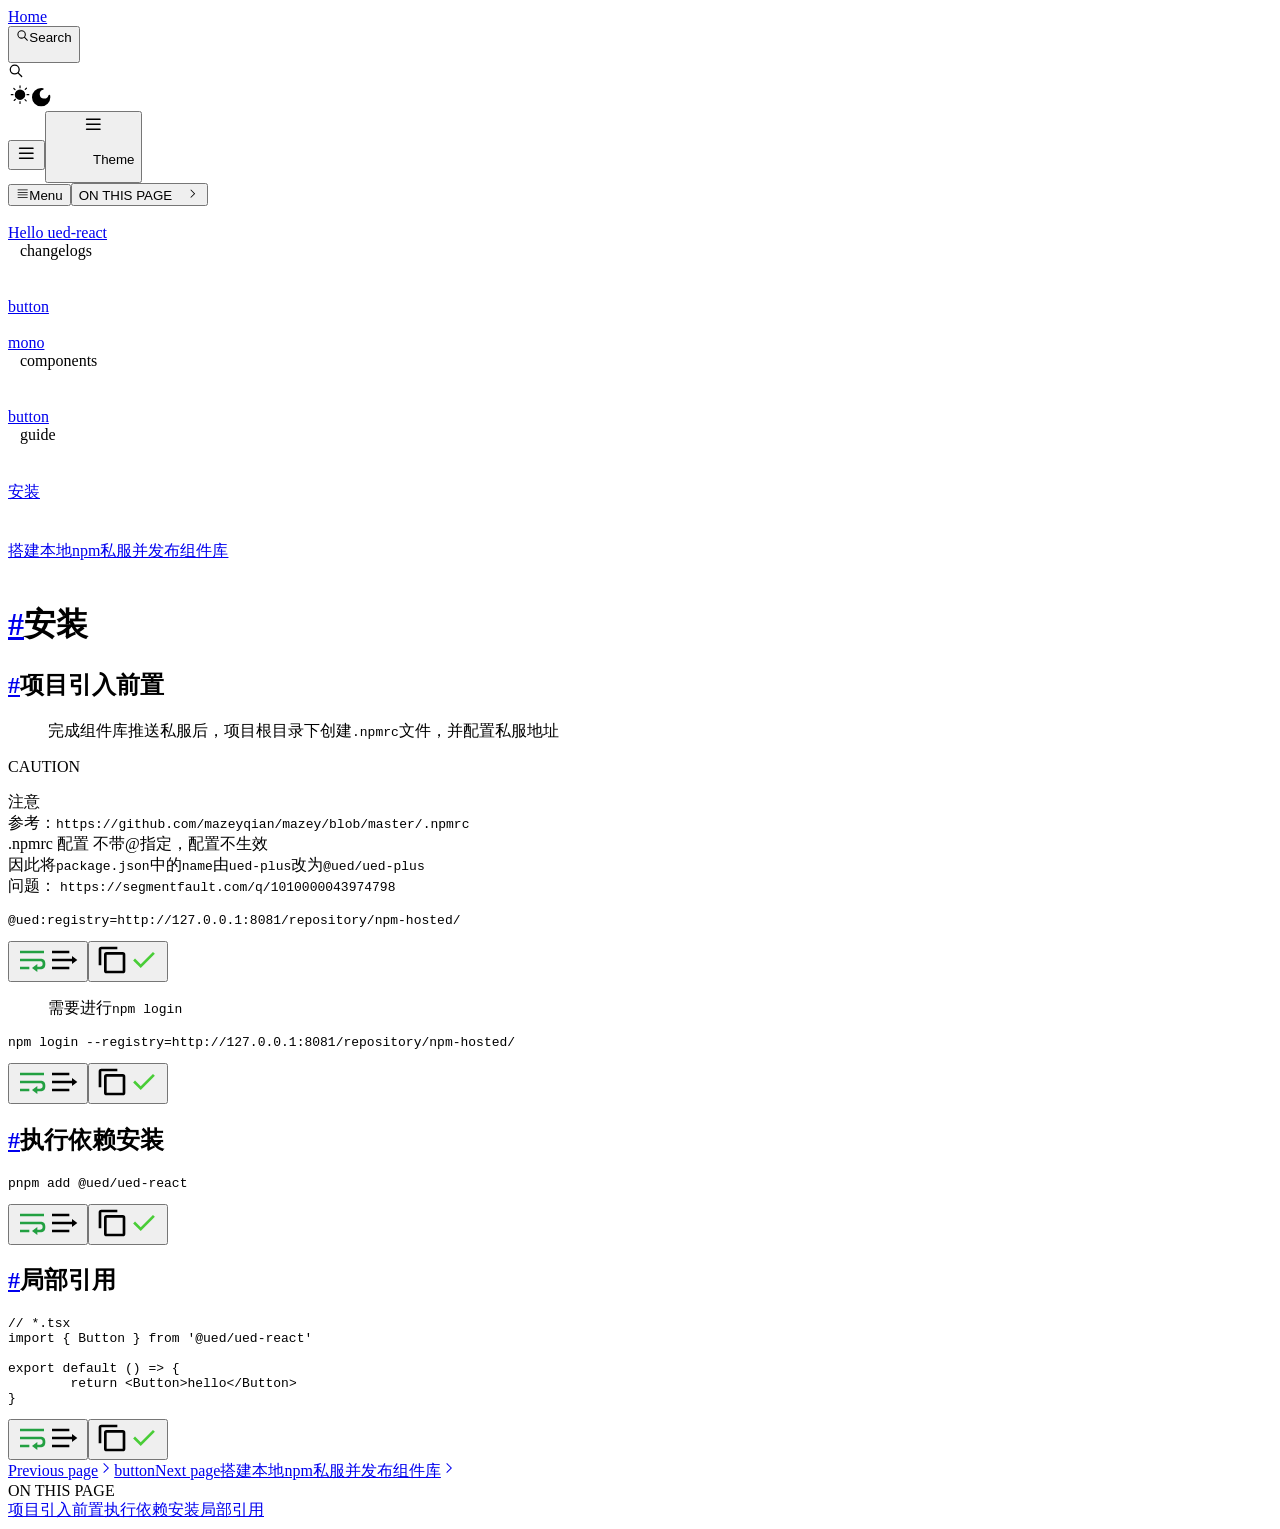
==== commit 376ab2b3: "docs(update):更新文档" ====
--- a/guide/installation/index.html
+++ b/guide/installation/index.html
@@ -4,20 +4,20 @@
 <meta name="viewport" content="width=device-width, initial-scale=1">
 <title>安装</title>
 <script>{;const saved = localStorage.getItem('rspress-theme-appearance');const preferDark = window.matchMedia('(prefers-color-scheme: dark)').matches;const isDark = !saved || saved === 'auto' ? preferDark : saved === 'dark';document.documentElement.classList.toggle('dark', isDark);document.documentElement.classList.toggle('rp-dark', isDark);document.documentElement.style.colorScheme = isDark ? 'dark' : 'light';}</script>
-<link href="/static/css/styles.438a19cc98.css" rel="stylesheet">
-<script defer src="/static/js/styles.224b687095.js"></script>
-<script defer src="/static/js/lib-react.f025b3c589.js"></script>
-<script defer src="/static/js/lib-router.90e721d94e.js"></script>
-<script defer src="/static/js/318.eb11904c2a.js"></script>
-<script defer src="/static/js/index.afe6d09c65.js"></script>
+<link href="/ued-react-ui/static/css/styles.438a19cc98.css" rel="stylesheet">
+<script defer src="/ued-react-ui/static/js/styles.224b687095.js"></script>
+<script defer src="/ued-react-ui/static/js/lib-react.f025b3c589.js"></script>
+<script defer src="/ued-react-ui/static/js/lib-router.90e721d94e.js"></script>
+<script defer src="/ued-react-ui/static/js/318.eb11904c2a.js"></script>
+<script defer src="/ued-react-ui/static/js/index.2a31bde176.js"></script>
 <meta http-equiv="X-UA-Compatible" content="IE=edge">
 <meta name="generator" content="Rspress v2.0.8">
-<link rel="icon" href="/favicon.svg" type="image/svg+xml">
+<link rel="icon" href="/ued-react-ui/favicon.svg" type="image/svg+xml">
 <meta property="og:type" content="website">
 <meta property="og:title" content="安装"></head>
 
   <body>
-    <div id="__rspress_root"><header class="rp-nav"><div class="rp-nav__left"><div class="rp-nav__title"><a href="/" class="rp-nav__title__link rp-link"><span>Home</span></a></div></div><div class="rp-nav__right"><button class="rp-search-button"><div class="rp-search-button__content"><svg xmlns="http://www.w3.org/2000/svg" width="1em" height="1em" fill="none" viewBox="0 0 20 21" class="rp-search-button__icon"><path fill="currentColor" d="M8.333 1.913A6.667 6.667 0 0 1 15 8.58c0 1.54-.525 2.957-1.402 4.085l4.49 4.492a.834.834 0 0 1-1.177 1.178l-4.491-4.49a6.64 6.64 0 0 1-4.087 1.402 6.667 6.667 0 0 1 0-13.334m0 1.667a5 5 0 1 0 0 10 5 5 0 0 0 0-10"></path></svg><span class="rp-search-button__word">Search</span></div><div class="rp-search-button__hotkey" style="opacity:0"><span></span><span>K</span></div></button><div class="rp-search-button--mobile"><svg xmlns="http://www.w3.org/2000/svg" width="1em" height="1em" fill="none" viewBox="0 0 20 21"><path fill="currentColor" d="M8.333 1.913A6.667 6.667 0 0 1 15 8.58c0 1.54-.525 2.957-1.402 4.085l4.49 4.492a.834.834 0 0 1-1.177 1.178l-4.491-4.49a6.64 6.64 0 0 1-4.087 1.402 6.667 6.667 0 0 1 0-13.334m0 1.667a5 5 0 1 0 0 10 5 5 0 0 0 0-10"></path></svg></div><div class="rp-nav__others"><div class="rp-nav-menu__divider"></div><div class="rp-switch-appearance"><svg xmlns="http://www.w3.org/2000/svg" width="24" height="24" fill="currentColor" viewBox="0 0 24 24" class="rp-switch-appearance__icon rp-switch-appearance__icon--sun"><path fill="currentColor" d="m7.001 15.848-1.226 1.226a.58.58 0 0 0 0 .818.58.58 0 0 0 .818 0l1.226-1.226a.58.58 0 0 0 0-.818.58.58 0 0 0-.818 0m-.352-8.735a.584.584 0 0 0 .825-.825L6.237 5.051a.584.584 0 0 0-.825.825zM5.011 11.07h-1.75a.584.584 0 0 0 0 1.167h1.75c.324 0 .584-.26.584-.583a.585.585 0 0 0-.584-.584m7.003-5.835c.324 0 .584-.26.584-.584V2.9a.58.58 0 0 0-.584-.584.58.58 0 0 0-.583.583V4.65c0 .323.262.584.583.584m5.616 1.621 1.226-1.225a.58.58 0 0 0 0-.818.58.58 0 0 0-.818 0l-1.226 1.225a.58.58 0 0 0 0 .818.576.576 0 0 0 .818 0m3.138 4.214h-1.75a.58.58 0 0 0-.584.584c0 .324.26.584.583.584h1.751a.584.584 0 1 0 0-1.167m-3.389 5.124a.584.584 0 0 0-.825.825l1.238 1.238a.584.584 0 0 0 .825-.826zm-5.365-9.795a5.256 5.256 0 0 0-5.257 5.258 5.256 5.256 0 0 0 5.257 5.257 5.256 5.256 0 0 0 5.257-5.257 5.256 5.256 0 0 0-5.257-5.258m0 11.675a.58.58 0 0 0-.583.583v1.751a.582.582 0 1 0 1.167 0v-1.75a.584.584 0 0 0-.584-.584"></path></svg><svg xmlns="http://www.w3.org/2000/svg" width="19" height="19" fill="currentColor" viewBox="0 0 19 19" class="rp-switch-appearance__icon rp-switch-appearance__icon--moon"><path fill="currentColor" d="M9.166 0a9.2 9.2 0 0 1 1.857.188.834.834 0 0 1 .042 1.623 4.47 4.47 0 1 0 5.457 5.457l.048-.135a.834.834 0 0 1 1.575.177q.186.902.188 1.856A9.168 9.168 0 1 1 9.166 0"></path></svg></div></div><button aria-label="mobile hamburger" class="rp-nav-hamburger rp-nav-hamburger__sm"><svg xmlns="http://www.w3.org/2000/svg" width="21" height="21" fill="none" viewBox="0 0 21 21"><path stroke="currentColor" stroke-linecap="round" stroke-linejoin="round" stroke-width="1.667" d="M3.645 5.225h13.333M3.645 10.225h13.333M3.645 15.225h13.333"></path></svg></button><button aria-label="mobile hamburger" class="rp-nav-hamburger rp-nav-hamburger__md"><svg xmlns="http://www.w3.org/2000/svg" width="21" height="21" fill="none" viewBox="0 0 21 21"><path stroke="currentColor" stroke-linecap="round" stroke-linejoin="round" stroke-width="1.667" d="M3.645 5.225h13.333M3.645 10.225h13.333M3.645 15.225h13.333"></path></svg><ul class="rp-hover-group rp-hover-group--hidden rp-hover-group--right"><div class="rp-nav-menu__others-mobile__container"><div class="rp-nav-hamburger__md__hover-group"><div class="rp-nav-screen-appearance"><div class="rp-nav-screen-appearance__left">Theme</div><div class="rp-nav-screen-appearance__right"></div></div><div class="rp-nav-screen-divider"></div></div></div></ul></button></div></header><div class="rp-doc-layout__menu"><div class="rp-sidebar-menu"><button type="button" class="rp-sidebar-menu__left"><svg width="1em" height="1em" viewBox="0 0 32 32"><path fill="currentColor" d="M4 6h24v2H4zm0 18h24v2H4zm0-12h24v2H4zm0 6h24v2H4z"></path></svg><span>Menu</span></button><button type="button" class="rp-sidebar-menu__right"><span class="rp-sidebar-menu__right__text">ON THIS PAGE</span><svg width="14" height="14" class="rp-progress-circle"><circle cx="7" cy="7" r="6" stroke-linecap="round" fill="none" stroke="var(--rp-c-divider-light)" stroke-width="2"></circle><circle cx="7" cy="7" r="6" stroke-linecap="round" fill="none" stroke="var(--rp-c-brand)" stroke-width="2" stroke-dasharray="37.69911184307752" stroke-dashoffset="37.69911184307752" transform="rotate(-90 7 7)" style="transition:stroke-dashoffset 0.3s"></circle></svg><svg width="1em" height="1em" viewBox="0 0 32 32" class="rp-sidebar-menu__right__icon" style="transform:rotate(0deg);transition:transform 0.2s ease-out"><path fill="currentColor" d="M22 16 12 26l-1.4-1.4 8.6-8.6-8.6-8.6L12 6z"></path></svg></button></div></div><div class="rp-doc-layout__container"><aside class="rp-doc-layout__sidebar rp-scrollbar"><a href="/index.html" class="rp-sidebar-item rp-link" style="padding-left:12px" data-depth="0"><div class="rp-sidebar-item__left"><span>Hello ued-react</span></div><div class="rp-sidebar-item__right"></div></a><div class="rp-sidebar-item rp-sidebar-group" style="padding-left:12px" data-depth="0"><div class="rp-sidebar-item__left"><span>changelogs</span></div><div class="rp-sidebar-item__right"><div style="cursor:pointer;transition:transform 0.2s ease-out;transform:rotate(90deg)"><svg width="1em" height="1em" viewBox="0 0 32 32"><path fill="currentColor" d="M22 16 12 26l-1.4-1.4 8.6-8.6-8.6-8.6L12 6z"></path></svg></div></div></div><div style="display:grid;grid-template-rows:1fr;transition:grid-template-rows 0.2s ease-out"><div style="overflow:hidden"><a href="/changelogs/button.html" class="rp-sidebar-item rp-sidebar-item--group-item rp-link" style="padding-left:calc(12px * 1 + 12px)" data-depth="1"><div class="rp-sidebar-item__left"><span>button</span></div><div class="rp-sidebar-item__right"></div></a><a href="/changelogs/mono.html" class="rp-sidebar-item rp-sidebar-item--group-item rp-link" style="padding-left:calc(12px * 1 + 12px)" data-depth="1"><div class="rp-sidebar-item__left"><span>mono</span></div><div class="rp-sidebar-item__right"></div></a></div></div><div class="rp-sidebar-item rp-sidebar-group" style="padding-left:12px" data-depth="0"><div class="rp-sidebar-item__left"><span>components</span></div><div class="rp-sidebar-item__right"><div style="cursor:pointer;transition:transform 0.2s ease-out;transform:rotate(90deg)"><svg width="1em" height="1em" viewBox="0 0 32 32"><path fill="currentColor" d="M22 16 12 26l-1.4-1.4 8.6-8.6-8.6-8.6L12 6z"></path></svg></div></div></div><div style="display:grid;grid-template-rows:1fr;transition:grid-template-rows 0.2s ease-out"><div style="overflow:hidden"><a href="/components/button.html" class="rp-sidebar-item rp-sidebar-item--group-item rp-link" style="padding-left:calc(12px * 1 + 12px)" data-depth="1"><div class="rp-sidebar-item__left"><span>button</span></div><div class="rp-sidebar-item__right"></div></a></div></div><div class="rp-sidebar-item rp-sidebar-group" style="padding-left:12px" data-depth="0"><div class="rp-sidebar-item__left"><span>guide</span></div><div class="rp-sidebar-item__right"><div style="cursor:pointer;transition:transform 0.2s ease-out;transform:rotate(90deg)"><svg width="1em" height="1em" viewBox="0 0 32 32"><path fill="currentColor" d="M22 16 12 26l-1.4-1.4 8.6-8.6-8.6-8.6L12 6z"></path></svg></div></div></div><div style="display:grid;grid-template-rows:1fr;transition:grid-template-rows 0.2s ease-out"><div style="overflow:hidden"><a href="/guide/installation/index.html" class="rp-sidebar-item rp-sidebar-item--active rp-sidebar-group rp-sidebar-item--group-item rp-link" style="padding-left:calc(12px * 1 + 12px)" data-depth="1"><div class="rp-sidebar-item__left"><span>安装</span></div><div class="rp-sidebar-item__right"><div style="cursor:pointer;transition:transform 0.2s ease-out;transform:rotate(90deg)"><svg width="1em" height="1em" viewBox="0 0 32 32"><path fill="currentColor" d="M22 16 12 26l-1.4-1.4 8.6-8.6-8.6-8.6L12 6z"></path></svg></div></div></a><div style="display:grid;grid-template-rows:1fr;transition:grid-template-rows 0.2s ease-out"><div style="overflow:hidden"></div></div><a href="/guide/quickstart/index.html" class="rp-sidebar-item rp-sidebar-group rp-sidebar-item--group-item rp-link" style="padding-left:calc(12px * 1 + 12px)" data-depth="1"><div class="rp-sidebar-item__left"><span>搭建本地npm私服并发布组件库</span></div><div class="rp-sidebar-item__right"><div style="cursor:pointer;transition:transform 0.2s ease-out;transform:rotate(90deg)"><svg width="1em" height="1em" viewBox="0 0 32 32"><path fill="currentColor" d="M22 16 12 26l-1.4-1.4 8.6-8.6-8.6-8.6L12 6z"></path></svg></div></div></a><div style="display:grid;grid-template-rows:1fr;transition:grid-template-rows 0.2s ease-out"><div style="overflow:hidden"></div></div></div></div></aside><div class="rp-doc-layout__doc"><main class="rp-doc-layout__doc-container"><div class="rp-doc rspress-doc"><!--$--><h1 class="rp-toc-include" id="安装"><a href="#安装" class="rp-header-anchor rp-link" aria-hidden="true">#</a>安装<!-- --> </h1>
+    <div id="__rspress_root"><header class="rp-nav"><div class="rp-nav__left"><div class="rp-nav__title"><a href="/ued-react-ui/" class="rp-nav__title__link rp-link"><span>Home</span></a></div></div><div class="rp-nav__right"><button class="rp-search-button"><div class="rp-search-button__content"><svg xmlns="http://www.w3.org/2000/svg" width="1em" height="1em" fill="none" viewBox="0 0 20 21" class="rp-search-button__icon"><path fill="currentColor" d="M8.333 1.913A6.667 6.667 0 0 1 15 8.58c0 1.54-.525 2.957-1.402 4.085l4.49 4.492a.834.834 0 0 1-1.177 1.178l-4.491-4.49a6.64 6.64 0 0 1-4.087 1.402 6.667 6.667 0 0 1 0-13.334m0 1.667a5 5 0 1 0 0 10 5 5 0 0 0 0-10"></path></svg><span class="rp-search-button__word">Search</span></div><div class="rp-search-button__hotkey" style="opacity:0"><span></span><span>K</span></div></button><div class="rp-search-button--mobile"><svg xmlns="http://www.w3.org/2000/svg" width="1em" height="1em" fill="none" viewBox="0 0 20 21"><path fill="currentColor" d="M8.333 1.913A6.667 6.667 0 0 1 15 8.58c0 1.54-.525 2.957-1.402 4.085l4.49 4.492a.834.834 0 0 1-1.177 1.178l-4.491-4.49a6.64 6.64 0 0 1-4.087 1.402 6.667 6.667 0 0 1 0-13.334m0 1.667a5 5 0 1 0 0 10 5 5 0 0 0 0-10"></path></svg></div><div class="rp-nav__others"><div class="rp-nav-menu__divider"></div><div class="rp-switch-appearance"><svg xmlns="http://www.w3.org/2000/svg" width="24" height="24" fill="currentColor" viewBox="0 0 24 24" class="rp-switch-appearance__icon rp-switch-appearance__icon--sun"><path fill="currentColor" d="m7.001 15.848-1.226 1.226a.58.58 0 0 0 0 .818.58.58 0 0 0 .818 0l1.226-1.226a.58.58 0 0 0 0-.818.58.58 0 0 0-.818 0m-.352-8.735a.584.584 0 0 0 .825-.825L6.237 5.051a.584.584 0 0 0-.825.825zM5.011 11.07h-1.75a.584.584 0 0 0 0 1.167h1.75c.324 0 .584-.26.584-.583a.585.585 0 0 0-.584-.584m7.003-5.835c.324 0 .584-.26.584-.584V2.9a.58.58 0 0 0-.584-.584.58.58 0 0 0-.583.583V4.65c0 .323.262.584.583.584m5.616 1.621 1.226-1.225a.58.58 0 0 0 0-.818.58.58 0 0 0-.818 0l-1.226 1.225a.58.58 0 0 0 0 .818.576.576 0 0 0 .818 0m3.138 4.214h-1.75a.58.58 0 0 0-.584.584c0 .324.26.584.583.584h1.751a.584.584 0 1 0 0-1.167m-3.389 5.124a.584.584 0 0 0-.825.825l1.238 1.238a.584.584 0 0 0 .825-.826zm-5.365-9.795a5.256 5.256 0 0 0-5.257 5.258 5.256 5.256 0 0 0 5.257 5.257 5.256 5.256 0 0 0 5.257-5.257 5.256 5.256 0 0 0-5.257-5.258m0 11.675a.58.58 0 0 0-.583.583v1.751a.582.582 0 1 0 1.167 0v-1.75a.584.584 0 0 0-.584-.584"></path></svg><svg xmlns="http://www.w3.org/2000/svg" width="19" height="19" fill="currentColor" viewBox="0 0 19 19" class="rp-switch-appearance__icon rp-switch-appearance__icon--moon"><path fill="currentColor" d="M9.166 0a9.2 9.2 0 0 1 1.857.188.834.834 0 0 1 .042 1.623 4.47 4.47 0 1 0 5.457 5.457l.048-.135a.834.834 0 0 1 1.575.177q.186.902.188 1.856A9.168 9.168 0 1 1 9.166 0"></path></svg></div></div><button aria-label="mobile hamburger" class="rp-nav-hamburger rp-nav-hamburger__sm"><svg xmlns="http://www.w3.org/2000/svg" width="21" height="21" fill="none" viewBox="0 0 21 21"><path stroke="currentColor" stroke-linecap="round" stroke-linejoin="round" stroke-width="1.667" d="M3.645 5.225h13.333M3.645 10.225h13.333M3.645 15.225h13.333"></path></svg></button><button aria-label="mobile hamburger" class="rp-nav-hamburger rp-nav-hamburger__md"><svg xmlns="http://www.w3.org/2000/svg" width="21" height="21" fill="none" viewBox="0 0 21 21"><path stroke="currentColor" stroke-linecap="round" stroke-linejoin="round" stroke-width="1.667" d="M3.645 5.225h13.333M3.645 10.225h13.333M3.645 15.225h13.333"></path></svg><ul class="rp-hover-group rp-hover-group--hidden rp-hover-group--right"><div class="rp-nav-menu__others-mobile__container"><div class="rp-nav-hamburger__md__hover-group"><div class="rp-nav-screen-appearance"><div class="rp-nav-screen-appearance__left">Theme</div><div class="rp-nav-screen-appearance__right"></div></div><div class="rp-nav-screen-divider"></div></div></div></ul></button></div></header><div class="rp-doc-layout__menu"><div class="rp-sidebar-menu"><button type="button" class="rp-sidebar-menu__left"><svg width="1em" height="1em" viewBox="0 0 32 32"><path fill="currentColor" d="M4 6h24v2H4zm0 18h24v2H4zm0-12h24v2H4zm0 6h24v2H4z"></path></svg><span>Menu</span></button><button type="button" class="rp-sidebar-menu__right"><span class="rp-sidebar-menu__right__text">ON THIS PAGE</span><svg width="14" height="14" class="rp-progress-circle"><circle cx="7" cy="7" r="6" stroke-linecap="round" fill="none" stroke="var(--rp-c-divider-light)" stroke-width="2"></circle><circle cx="7" cy="7" r="6" stroke-linecap="round" fill="none" stroke="var(--rp-c-brand)" stroke-width="2" stroke-dasharray="37.69911184307752" stroke-dashoffset="37.69911184307752" transform="rotate(-90 7 7)" style="transition:stroke-dashoffset 0.3s"></circle></svg><svg width="1em" height="1em" viewBox="0 0 32 32" class="rp-sidebar-menu__right__icon" style="transform:rotate(0deg);transition:transform 0.2s ease-out"><path fill="currentColor" d="M22 16 12 26l-1.4-1.4 8.6-8.6-8.6-8.6L12 6z"></path></svg></button></div></div><div class="rp-doc-layout__container"><aside class="rp-doc-layout__sidebar rp-scrollbar"><a href="/ued-react-ui/index.html" class="rp-sidebar-item rp-link" style="padding-left:12px" data-depth="0"><div class="rp-sidebar-item__left"><span>Hello ued-react</span></div><div class="rp-sidebar-item__right"></div></a><div class="rp-sidebar-item rp-sidebar-group" style="padding-left:12px" data-depth="0"><div class="rp-sidebar-item__left"><span>changelogs</span></div><div class="rp-sidebar-item__right"><div style="cursor:pointer;transition:transform 0.2s ease-out;transform:rotate(90deg)"><svg width="1em" height="1em" viewBox="0 0 32 32"><path fill="currentColor" d="M22 16 12 26l-1.4-1.4 8.6-8.6-8.6-8.6L12 6z"></path></svg></div></div></div><div style="display:grid;grid-template-rows:1fr;transition:grid-template-rows 0.2s ease-out"><div style="overflow:hidden"><a href="/ued-react-ui/changelogs/button.html" class="rp-sidebar-item rp-sidebar-item--group-item rp-link" style="padding-left:calc(12px * 1 + 12px)" data-depth="1"><div class="rp-sidebar-item__left"><span>button</span></div><div class="rp-sidebar-item__right"></div></a><a href="/ued-react-ui/changelogs/mono.html" class="rp-sidebar-item rp-sidebar-item--group-item rp-link" style="padding-left:calc(12px * 1 + 12px)" data-depth="1"><div class="rp-sidebar-item__left"><span>mono</span></div><div class="rp-sidebar-item__right"></div></a></div></div><div class="rp-sidebar-item rp-sidebar-group" style="padding-left:12px" data-depth="0"><div class="rp-sidebar-item__left"><span>components</span></div><div class="rp-sidebar-item__right"><div style="cursor:pointer;transition:transform 0.2s ease-out;transform:rotate(90deg)"><svg width="1em" height="1em" viewBox="0 0 32 32"><path fill="currentColor" d="M22 16 12 26l-1.4-1.4 8.6-8.6-8.6-8.6L12 6z"></path></svg></div></div></div><div style="display:grid;grid-template-rows:1fr;transition:grid-template-rows 0.2s ease-out"><div style="overflow:hidden"><a href="/ued-react-ui/components/button.html" class="rp-sidebar-item rp-sidebar-item--group-item rp-link" style="padding-left:calc(12px * 1 + 12px)" data-depth="1"><div class="rp-sidebar-item__left"><span>button</span></div><div class="rp-sidebar-item__right"></div></a></div></div><div class="rp-sidebar-item rp-sidebar-group" style="padding-left:12px" data-depth="0"><div class="rp-sidebar-item__left"><span>guide</span></div><div class="rp-sidebar-item__right"><div style="cursor:pointer;transition:transform 0.2s ease-out;transform:rotate(90deg)"><svg width="1em" height="1em" viewBox="0 0 32 32"><path fill="currentColor" d="M22 16 12 26l-1.4-1.4 8.6-8.6-8.6-8.6L12 6z"></path></svg></div></div></div><div style="display:grid;grid-template-rows:1fr;transition:grid-template-rows 0.2s ease-out"><div style="overflow:hidden"><a href="/ued-react-ui/guide/installation/index.html" class="rp-sidebar-item rp-sidebar-item--active rp-sidebar-group rp-sidebar-item--group-item rp-link" style="padding-left:calc(12px * 1 + 12px)" data-depth="1"><div class="rp-sidebar-item__left"><span>安装</span></div><div class="rp-sidebar-item__right"><div style="cursor:pointer;transition:transform 0.2s ease-out;transform:rotate(90deg)"><svg width="1em" height="1em" viewBox="0 0 32 32"><path fill="currentColor" d="M22 16 12 26l-1.4-1.4 8.6-8.6-8.6-8.6L12 6z"></path></svg></div></div></a><div style="display:grid;grid-template-rows:1fr;transition:grid-template-rows 0.2s ease-out"><div style="overflow:hidden"></div></div><a href="/ued-react-ui/guide/quickstart/index.html" class="rp-sidebar-item rp-sidebar-group rp-sidebar-item--group-item rp-link" style="padding-left:calc(12px * 1 + 12px)" data-depth="1"><div class="rp-sidebar-item__left"><span>搭建本地npm私服并发布组件库</span></div><div class="rp-sidebar-item__right"><div style="cursor:pointer;transition:transform 0.2s ease-out;transform:rotate(90deg)"><svg width="1em" height="1em" viewBox="0 0 32 32"><path fill="currentColor" d="M22 16 12 26l-1.4-1.4 8.6-8.6-8.6-8.6L12 6z"></path></svg></div></div></a><div style="display:grid;grid-template-rows:1fr;transition:grid-template-rows 0.2s ease-out"><div style="overflow:hidden"></div></div></div></div></aside><div class="rp-doc-layout__doc"><main class="rp-doc-layout__doc-container"><div class="rp-doc rspress-doc"><!--$--><h1 class="rp-toc-include" id="安装"><a href="#安装" class="rp-header-anchor rp-link" aria-hidden="true">#</a>安装<!-- --> </h1>
 <h2 class="rp-toc-include" id="项目引入前置"><a href="#项目引入前置" class="rp-header-anchor rp-link" aria-hidden="true">#</a>项目引入前置</h2>
 <blockquote>
 <p>完成组件库推送私服后，项目根目录下创建<code>.npmrc</code>文件，并配置私服地址</p>
@@ -40,7 +40,7 @@
 <span class="line"></span>
 <span class="line"><span style="color:var(--shiki-token-keyword)">export</span><span style="color:var(--shiki-token-keyword)"> default</span><span style="color:var(--shiki-foreground)"> () </span><span style="color:var(--shiki-token-keyword)">=&gt;</span><span style="color:var(--shiki-foreground)"> {</span></span>
 <span class="line"><span style="color:var(--shiki-token-keyword)">	return</span><span style="color:var(--shiki-foreground)"> &lt;</span><span style="color:var(--shiki-token-constant)">Button</span><span style="color:var(--shiki-foreground)">&gt;hello&lt;/</span><span style="color:var(--shiki-token-constant)">Button</span><span style="color:var(--shiki-foreground)">&gt;</span></span>
-<span class="line"><span style="color:var(--shiki-foreground)">}</span></span></code></pre></div><div class="rp-code-button-group"><button class="rp-code-button-group__button rp-code-wrap-button" title="Toggle code wrap"><svg xmlns="http://www.w3.org/2000/svg" width="32" height="32" viewBox="0 0 24 24" class="rp-code-button-group__icon rp-code-button-group__icon--wrapped"><path fill="#22a041" d="M21 5H3v2h18zM3 19h7v-2H3zm0-6h15c1 0 2 .43 2 2s-1 2-2 2h-2v-2l-4 3 4 3v-2h2c2.95 0 4-1.27 4-4 0-2.72-1-4-4-4H3z"></path></svg><svg xmlns="http://www.w3.org/2000/svg" width="32" height="32" viewBox="0 0 24 24" class="rp-code-button-group__icon rp-code-button-group__icon--wrap"><path fill="currentColor" d="M16 7H3V5h13zM3 19h13v-2H3zm19-7-4-3v2H3v2h15v2z"></path></svg></button><button class="rp-code-button-group__button rp-code-copy-button" title="Copy code"><svg xmlns="http://www.w3.org/2000/svg" width="32" height="32" viewBox="0 0 24 24" class="rp-code-button-group__icon rp-code-copy-button__icon rp-code-copy-button__icon--copy"><path fill="currentColor" d="M20 8v12H8V8zm0-2H8a2 2 0 0 0-2 2v12a2 2 0 0 0 2 2h12a2 2 0 0 0 2-2V8a2 2 0 0 0-2-2"></path><path fill="currentColor" d="M4 16H2V4a2 2 0 0 1 2-2h12v2H4Z"></path></svg><svg xmlns="http://www.w3.org/2000/svg" width="32" height="32" viewBox="0 0 24 24" class="rp-code-button-group__icon rp-code-copy-button__icon rp-code-copy-button__icon--success"><path fill="#49cd37" d="m9.55 18-5.7-5.7 1.425-1.425L9.55 15.15l9.175-9.175L20.15 7.4z"></path></svg></button></div></div></div><!--/$--></div><footer class="rp-doc-footer"><div class="rp-doc-footer__edit"></div><div class="rp-doc-footer__divider"></div><div class="rp-prev-next-page"><a href="/components/button.html" class="rp-prev-next-page__item rp-prev-next-page__prev rp-link"><span class="rp-prev-next-page__item__desc">Previous page</span><span class="rp-prev-next-page__item__title"><svg width="1em" height="1em" viewBox="0 0 32 32" class="rp-prev-next-page__icon rp-prev-next-page__rotate_180"><path fill="currentColor" d="M22 16 12 26l-1.4-1.4 8.6-8.6-8.6-8.6L12 6z"></path></svg><span>button</span></span></a><a href="/guide/quickstart/index.html" class="rp-prev-next-page__item rp-prev-next-page__next rp-link"><span class="rp-prev-next-page__item__desc">Next page</span><span class="rp-prev-next-page__item__title"><span>搭建本地npm私服并发布组件库</span><svg width="1em" height="1em" viewBox="0 0 32 32" class="rp-prev-next-page__icon"><path fill="currentColor" d="M22 16 12 26l-1.4-1.4 8.6-8.6-8.6-8.6L12 6z"></path></svg></span></a></div></footer></main></div><aside class="rp-doc-layout__outline rp-scrollbar"><div class="rp-outline"><div class="rp-outline__title">ON THIS PAGE<svg width="14" height="14" class="rp-progress-circle"><circle cx="7" cy="7" r="6" stroke-linecap="round" fill="none" stroke="var(--rp-c-divider-light)" stroke-width="2"></circle><circle cx="7" cy="7" r="6" stroke-linecap="round" fill="none" stroke="var(--rp-c-brand)" stroke-width="2" stroke-dasharray="37.69911184307752" stroke-dashoffset="37.69911184307752" transform="rotate(-90 7 7)" style="transition:stroke-dashoffset 0.3s"></circle></svg></div><nav class="rp-outline__toc rp-scrollbar"><a href="#项目引入前置" class="rp-toc-item rp-link" title="项目引入前置" style="padding-left:0" data-depth="0"><span class="rp-toc-item__text rp-doc">项目引入前置</span></a><a href="#执行依赖安装" class="rp-toc-item rp-link" title="执行依赖安装" style="padding-left:0" data-depth="0"><span class="rp-toc-item__text rp-doc">执行依赖安装</span></a><a href="#局部引用" class="rp-toc-item rp-link" title="局部引用" style="padding-left:0" data-depth="0"><span class="rp-toc-item__text rp-doc">局部引用</span></a></nav><div class="rp-outline__divider"></div><div class="rp-outline__bottom"></div></div></aside></div></div>
+<span class="line"><span style="color:var(--shiki-foreground)">}</span></span></code></pre></div><div class="rp-code-button-group"><button class="rp-code-button-group__button rp-code-wrap-button" title="Toggle code wrap"><svg xmlns="http://www.w3.org/2000/svg" width="32" height="32" viewBox="0 0 24 24" class="rp-code-button-group__icon rp-code-button-group__icon--wrapped"><path fill="#22a041" d="M21 5H3v2h18zM3 19h7v-2H3zm0-6h15c1 0 2 .43 2 2s-1 2-2 2h-2v-2l-4 3 4 3v-2h2c2.95 0 4-1.27 4-4 0-2.72-1-4-4-4H3z"></path></svg><svg xmlns="http://www.w3.org/2000/svg" width="32" height="32" viewBox="0 0 24 24" class="rp-code-button-group__icon rp-code-button-group__icon--wrap"><path fill="currentColor" d="M16 7H3V5h13zM3 19h13v-2H3zm19-7-4-3v2H3v2h15v2z"></path></svg></button><button class="rp-code-button-group__button rp-code-copy-button" title="Copy code"><svg xmlns="http://www.w3.org/2000/svg" width="32" height="32" viewBox="0 0 24 24" class="rp-code-button-group__icon rp-code-copy-button__icon rp-code-copy-button__icon--copy"><path fill="currentColor" d="M20 8v12H8V8zm0-2H8a2 2 0 0 0-2 2v12a2 2 0 0 0 2 2h12a2 2 0 0 0 2-2V8a2 2 0 0 0-2-2"></path><path fill="currentColor" d="M4 16H2V4a2 2 0 0 1 2-2h12v2H4Z"></path></svg><svg xmlns="http://www.w3.org/2000/svg" width="32" height="32" viewBox="0 0 24 24" class="rp-code-button-group__icon rp-code-copy-button__icon rp-code-copy-button__icon--success"><path fill="#49cd37" d="m9.55 18-5.7-5.7 1.425-1.425L9.55 15.15l9.175-9.175L20.15 7.4z"></path></svg></button></div></div></div><!--/$--></div><footer class="rp-doc-footer"><div class="rp-doc-footer__edit"></div><div class="rp-doc-footer__divider"></div><div class="rp-prev-next-page"><a href="/ued-react-ui/components/button.html" class="rp-prev-next-page__item rp-prev-next-page__prev rp-link"><span class="rp-prev-next-page__item__desc">Previous page</span><span class="rp-prev-next-page__item__title"><svg width="1em" height="1em" viewBox="0 0 32 32" class="rp-prev-next-page__icon rp-prev-next-page__rotate_180"><path fill="currentColor" d="M22 16 12 26l-1.4-1.4 8.6-8.6-8.6-8.6L12 6z"></path></svg><span>button</span></span></a><a href="/ued-react-ui/guide/quickstart/index.html" class="rp-prev-next-page__item rp-prev-next-page__next rp-link"><span class="rp-prev-next-page__item__desc">Next page</span><span class="rp-prev-next-page__item__title"><span>搭建本地npm私服并发布组件库</span><svg width="1em" height="1em" viewBox="0 0 32 32" class="rp-prev-next-page__icon"><path fill="currentColor" d="M22 16 12 26l-1.4-1.4 8.6-8.6-8.6-8.6L12 6z"></path></svg></span></a></div></footer></main></div><aside class="rp-doc-layout__outline rp-scrollbar"><div class="rp-outline"><div class="rp-outline__title">ON THIS PAGE<svg width="14" height="14" class="rp-progress-circle"><circle cx="7" cy="7" r="6" stroke-linecap="round" fill="none" stroke="var(--rp-c-divider-light)" stroke-width="2"></circle><circle cx="7" cy="7" r="6" stroke-linecap="round" fill="none" stroke="var(--rp-c-brand)" stroke-width="2" stroke-dasharray="37.69911184307752" stroke-dashoffset="37.69911184307752" transform="rotate(-90 7 7)" style="transition:stroke-dashoffset 0.3s"></circle></svg></div><nav class="rp-outline__toc rp-scrollbar"><a href="#项目引入前置" class="rp-toc-item rp-link" title="项目引入前置" style="padding-left:0" data-depth="0"><span class="rp-toc-item__text rp-doc">项目引入前置</span></a><a href="#执行依赖安装" class="rp-toc-item rp-link" title="执行依赖安装" style="padding-left:0" data-depth="0"><span class="rp-toc-item__text rp-doc">执行依赖安装</span></a><a href="#局部引用" class="rp-toc-item rp-link" title="局部引用" style="padding-left:0" data-depth="0"><span class="rp-toc-item__text rp-doc">局部引用</span></a></nav><div class="rp-outline__divider"></div><div class="rp-outline__bottom"></div></div></aside></div></div>
     <div id="__rspress_modal_container"></div>
   </body>
 </html>
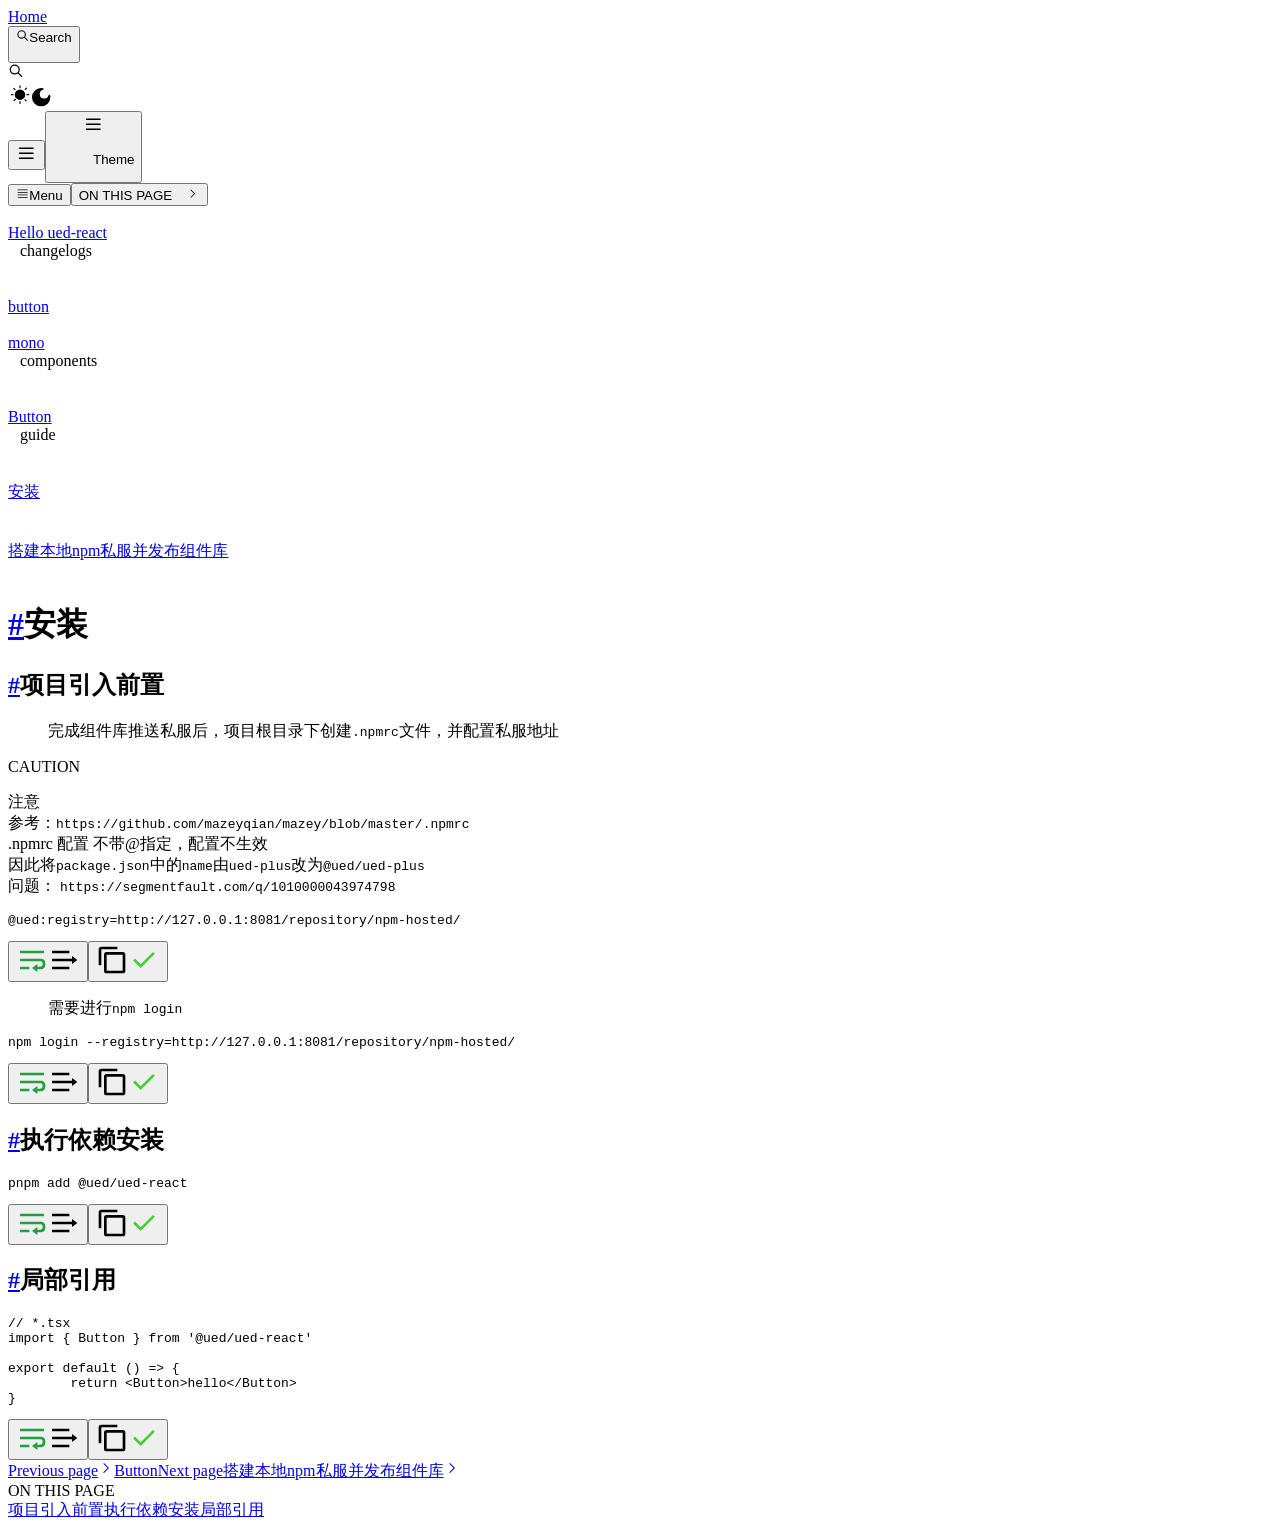
==== commit 74fa562e: "docs(update):更新文档" ====
--- a/guide/installation/index.html
+++ b/guide/installation/index.html
@@ -9,7 +9,7 @@
 <script defer src="/ued-react-ui/static/js/lib-react.f025b3c589.js"></script>
 <script defer src="/ued-react-ui/static/js/lib-router.90e721d94e.js"></script>
 <script defer src="/ued-react-ui/static/js/318.eb11904c2a.js"></script>
-<script defer src="/ued-react-ui/static/js/index.2a31bde176.js"></script>
+<script defer src="/ued-react-ui/static/js/index.3dbfcc31de.js"></script>
 <meta http-equiv="X-UA-Compatible" content="IE=edge">
 <meta name="generator" content="Rspress v2.0.8">
 <link rel="icon" href="/ued-react-ui/favicon.svg" type="image/svg+xml">
@@ -17,7 +17,7 @@
 <meta property="og:title" content="安装"></head>
 
   <body>
-    <div id="__rspress_root"><header class="rp-nav"><div class="rp-nav__left"><div class="rp-nav__title"><a href="/ued-react-ui/" class="rp-nav__title__link rp-link"><span>Home</span></a></div></div><div class="rp-nav__right"><button class="rp-search-button"><div class="rp-search-button__content"><svg xmlns="http://www.w3.org/2000/svg" width="1em" height="1em" fill="none" viewBox="0 0 20 21" class="rp-search-button__icon"><path fill="currentColor" d="M8.333 1.913A6.667 6.667 0 0 1 15 8.58c0 1.54-.525 2.957-1.402 4.085l4.49 4.492a.834.834 0 0 1-1.177 1.178l-4.491-4.49a6.64 6.64 0 0 1-4.087 1.402 6.667 6.667 0 0 1 0-13.334m0 1.667a5 5 0 1 0 0 10 5 5 0 0 0 0-10"></path></svg><span class="rp-search-button__word">Search</span></div><div class="rp-search-button__hotkey" style="opacity:0"><span></span><span>K</span></div></button><div class="rp-search-button--mobile"><svg xmlns="http://www.w3.org/2000/svg" width="1em" height="1em" fill="none" viewBox="0 0 20 21"><path fill="currentColor" d="M8.333 1.913A6.667 6.667 0 0 1 15 8.58c0 1.54-.525 2.957-1.402 4.085l4.49 4.492a.834.834 0 0 1-1.177 1.178l-4.491-4.49a6.64 6.64 0 0 1-4.087 1.402 6.667 6.667 0 0 1 0-13.334m0 1.667a5 5 0 1 0 0 10 5 5 0 0 0 0-10"></path></svg></div><div class="rp-nav__others"><div class="rp-nav-menu__divider"></div><div class="rp-switch-appearance"><svg xmlns="http://www.w3.org/2000/svg" width="24" height="24" fill="currentColor" viewBox="0 0 24 24" class="rp-switch-appearance__icon rp-switch-appearance__icon--sun"><path fill="currentColor" d="m7.001 15.848-1.226 1.226a.58.58 0 0 0 0 .818.58.58 0 0 0 .818 0l1.226-1.226a.58.58 0 0 0 0-.818.58.58 0 0 0-.818 0m-.352-8.735a.584.584 0 0 0 .825-.825L6.237 5.051a.584.584 0 0 0-.825.825zM5.011 11.07h-1.75a.584.584 0 0 0 0 1.167h1.75c.324 0 .584-.26.584-.583a.585.585 0 0 0-.584-.584m7.003-5.835c.324 0 .584-.26.584-.584V2.9a.58.58 0 0 0-.584-.584.58.58 0 0 0-.583.583V4.65c0 .323.262.584.583.584m5.616 1.621 1.226-1.225a.58.58 0 0 0 0-.818.58.58 0 0 0-.818 0l-1.226 1.225a.58.58 0 0 0 0 .818.576.576 0 0 0 .818 0m3.138 4.214h-1.75a.58.58 0 0 0-.584.584c0 .324.26.584.583.584h1.751a.584.584 0 1 0 0-1.167m-3.389 5.124a.584.584 0 0 0-.825.825l1.238 1.238a.584.584 0 0 0 .825-.826zm-5.365-9.795a5.256 5.256 0 0 0-5.257 5.258 5.256 5.256 0 0 0 5.257 5.257 5.256 5.256 0 0 0 5.257-5.257 5.256 5.256 0 0 0-5.257-5.258m0 11.675a.58.58 0 0 0-.583.583v1.751a.582.582 0 1 0 1.167 0v-1.75a.584.584 0 0 0-.584-.584"></path></svg><svg xmlns="http://www.w3.org/2000/svg" width="19" height="19" fill="currentColor" viewBox="0 0 19 19" class="rp-switch-appearance__icon rp-switch-appearance__icon--moon"><path fill="currentColor" d="M9.166 0a9.2 9.2 0 0 1 1.857.188.834.834 0 0 1 .042 1.623 4.47 4.47 0 1 0 5.457 5.457l.048-.135a.834.834 0 0 1 1.575.177q.186.902.188 1.856A9.168 9.168 0 1 1 9.166 0"></path></svg></div></div><button aria-label="mobile hamburger" class="rp-nav-hamburger rp-nav-hamburger__sm"><svg xmlns="http://www.w3.org/2000/svg" width="21" height="21" fill="none" viewBox="0 0 21 21"><path stroke="currentColor" stroke-linecap="round" stroke-linejoin="round" stroke-width="1.667" d="M3.645 5.225h13.333M3.645 10.225h13.333M3.645 15.225h13.333"></path></svg></button><button aria-label="mobile hamburger" class="rp-nav-hamburger rp-nav-hamburger__md"><svg xmlns="http://www.w3.org/2000/svg" width="21" height="21" fill="none" viewBox="0 0 21 21"><path stroke="currentColor" stroke-linecap="round" stroke-linejoin="round" stroke-width="1.667" d="M3.645 5.225h13.333M3.645 10.225h13.333M3.645 15.225h13.333"></path></svg><ul class="rp-hover-group rp-hover-group--hidden rp-hover-group--right"><div class="rp-nav-menu__others-mobile__container"><div class="rp-nav-hamburger__md__hover-group"><div class="rp-nav-screen-appearance"><div class="rp-nav-screen-appearance__left">Theme</div><div class="rp-nav-screen-appearance__right"></div></div><div class="rp-nav-screen-divider"></div></div></div></ul></button></div></header><div class="rp-doc-layout__menu"><div class="rp-sidebar-menu"><button type="button" class="rp-sidebar-menu__left"><svg width="1em" height="1em" viewBox="0 0 32 32"><path fill="currentColor" d="M4 6h24v2H4zm0 18h24v2H4zm0-12h24v2H4zm0 6h24v2H4z"></path></svg><span>Menu</span></button><button type="button" class="rp-sidebar-menu__right"><span class="rp-sidebar-menu__right__text">ON THIS PAGE</span><svg width="14" height="14" class="rp-progress-circle"><circle cx="7" cy="7" r="6" stroke-linecap="round" fill="none" stroke="var(--rp-c-divider-light)" stroke-width="2"></circle><circle cx="7" cy="7" r="6" stroke-linecap="round" fill="none" stroke="var(--rp-c-brand)" stroke-width="2" stroke-dasharray="37.69911184307752" stroke-dashoffset="37.69911184307752" transform="rotate(-90 7 7)" style="transition:stroke-dashoffset 0.3s"></circle></svg><svg width="1em" height="1em" viewBox="0 0 32 32" class="rp-sidebar-menu__right__icon" style="transform:rotate(0deg);transition:transform 0.2s ease-out"><path fill="currentColor" d="M22 16 12 26l-1.4-1.4 8.6-8.6-8.6-8.6L12 6z"></path></svg></button></div></div><div class="rp-doc-layout__container"><aside class="rp-doc-layout__sidebar rp-scrollbar"><a href="/ued-react-ui/index.html" class="rp-sidebar-item rp-link" style="padding-left:12px" data-depth="0"><div class="rp-sidebar-item__left"><span>Hello ued-react</span></div><div class="rp-sidebar-item__right"></div></a><div class="rp-sidebar-item rp-sidebar-group" style="padding-left:12px" data-depth="0"><div class="rp-sidebar-item__left"><span>changelogs</span></div><div class="rp-sidebar-item__right"><div style="cursor:pointer;transition:transform 0.2s ease-out;transform:rotate(90deg)"><svg width="1em" height="1em" viewBox="0 0 32 32"><path fill="currentColor" d="M22 16 12 26l-1.4-1.4 8.6-8.6-8.6-8.6L12 6z"></path></svg></div></div></div><div style="display:grid;grid-template-rows:1fr;transition:grid-template-rows 0.2s ease-out"><div style="overflow:hidden"><a href="/ued-react-ui/changelogs/button.html" class="rp-sidebar-item rp-sidebar-item--group-item rp-link" style="padding-left:calc(12px * 1 + 12px)" data-depth="1"><div class="rp-sidebar-item__left"><span>button</span></div><div class="rp-sidebar-item__right"></div></a><a href="/ued-react-ui/changelogs/mono.html" class="rp-sidebar-item rp-sidebar-item--group-item rp-link" style="padding-left:calc(12px * 1 + 12px)" data-depth="1"><div class="rp-sidebar-item__left"><span>mono</span></div><div class="rp-sidebar-item__right"></div></a></div></div><div class="rp-sidebar-item rp-sidebar-group" style="padding-left:12px" data-depth="0"><div class="rp-sidebar-item__left"><span>components</span></div><div class="rp-sidebar-item__right"><div style="cursor:pointer;transition:transform 0.2s ease-out;transform:rotate(90deg)"><svg width="1em" height="1em" viewBox="0 0 32 32"><path fill="currentColor" d="M22 16 12 26l-1.4-1.4 8.6-8.6-8.6-8.6L12 6z"></path></svg></div></div></div><div style="display:grid;grid-template-rows:1fr;transition:grid-template-rows 0.2s ease-out"><div style="overflow:hidden"><a href="/ued-react-ui/components/button.html" class="rp-sidebar-item rp-sidebar-item--group-item rp-link" style="padding-left:calc(12px * 1 + 12px)" data-depth="1"><div class="rp-sidebar-item__left"><span>button</span></div><div class="rp-sidebar-item__right"></div></a></div></div><div class="rp-sidebar-item rp-sidebar-group" style="padding-left:12px" data-depth="0"><div class="rp-sidebar-item__left"><span>guide</span></div><div class="rp-sidebar-item__right"><div style="cursor:pointer;transition:transform 0.2s ease-out;transform:rotate(90deg)"><svg width="1em" height="1em" viewBox="0 0 32 32"><path fill="currentColor" d="M22 16 12 26l-1.4-1.4 8.6-8.6-8.6-8.6L12 6z"></path></svg></div></div></div><div style="display:grid;grid-template-rows:1fr;transition:grid-template-rows 0.2s ease-out"><div style="overflow:hidden"><a href="/ued-react-ui/guide/installation/index.html" class="rp-sidebar-item rp-sidebar-item--active rp-sidebar-group rp-sidebar-item--group-item rp-link" style="padding-left:calc(12px * 1 + 12px)" data-depth="1"><div class="rp-sidebar-item__left"><span>安装</span></div><div class="rp-sidebar-item__right"><div style="cursor:pointer;transition:transform 0.2s ease-out;transform:rotate(90deg)"><svg width="1em" height="1em" viewBox="0 0 32 32"><path fill="currentColor" d="M22 16 12 26l-1.4-1.4 8.6-8.6-8.6-8.6L12 6z"></path></svg></div></div></a><div style="display:grid;grid-template-rows:1fr;transition:grid-template-rows 0.2s ease-out"><div style="overflow:hidden"></div></div><a href="/ued-react-ui/guide/quickstart/index.html" class="rp-sidebar-item rp-sidebar-group rp-sidebar-item--group-item rp-link" style="padding-left:calc(12px * 1 + 12px)" data-depth="1"><div class="rp-sidebar-item__left"><span>搭建本地npm私服并发布组件库</span></div><div class="rp-sidebar-item__right"><div style="cursor:pointer;transition:transform 0.2s ease-out;transform:rotate(90deg)"><svg width="1em" height="1em" viewBox="0 0 32 32"><path fill="currentColor" d="M22 16 12 26l-1.4-1.4 8.6-8.6-8.6-8.6L12 6z"></path></svg></div></div></a><div style="display:grid;grid-template-rows:1fr;transition:grid-template-rows 0.2s ease-out"><div style="overflow:hidden"></div></div></div></div></aside><div class="rp-doc-layout__doc"><main class="rp-doc-layout__doc-container"><div class="rp-doc rspress-doc"><!--$--><h1 class="rp-toc-include" id="安装"><a href="#安装" class="rp-header-anchor rp-link" aria-hidden="true">#</a>安装<!-- --> </h1>
+    <div id="__rspress_root"><header class="rp-nav"><div class="rp-nav__left"><div class="rp-nav__title"><a href="/ued-react-ui/" class="rp-nav__title__link rp-link"><span>Home</span></a></div></div><div class="rp-nav__right"><button class="rp-search-button"><div class="rp-search-button__content"><svg xmlns="http://www.w3.org/2000/svg" width="1em" height="1em" fill="none" viewBox="0 0 20 21" class="rp-search-button__icon"><path fill="currentColor" d="M8.333 1.913A6.667 6.667 0 0 1 15 8.58c0 1.54-.525 2.957-1.402 4.085l4.49 4.492a.834.834 0 0 1-1.177 1.178l-4.491-4.49a6.64 6.64 0 0 1-4.087 1.402 6.667 6.667 0 0 1 0-13.334m0 1.667a5 5 0 1 0 0 10 5 5 0 0 0 0-10"></path></svg><span class="rp-search-button__word">Search</span></div><div class="rp-search-button__hotkey" style="opacity:0"><span></span><span>K</span></div></button><div class="rp-search-button--mobile"><svg xmlns="http://www.w3.org/2000/svg" width="1em" height="1em" fill="none" viewBox="0 0 20 21"><path fill="currentColor" d="M8.333 1.913A6.667 6.667 0 0 1 15 8.58c0 1.54-.525 2.957-1.402 4.085l4.49 4.492a.834.834 0 0 1-1.177 1.178l-4.491-4.49a6.64 6.64 0 0 1-4.087 1.402 6.667 6.667 0 0 1 0-13.334m0 1.667a5 5 0 1 0 0 10 5 5 0 0 0 0-10"></path></svg></div><div class="rp-nav__others"><div class="rp-nav-menu__divider"></div><div class="rp-switch-appearance"><svg xmlns="http://www.w3.org/2000/svg" width="24" height="24" fill="currentColor" viewBox="0 0 24 24" class="rp-switch-appearance__icon rp-switch-appearance__icon--sun"><path fill="currentColor" d="m7.001 15.848-1.226 1.226a.58.58 0 0 0 0 .818.58.58 0 0 0 .818 0l1.226-1.226a.58.58 0 0 0 0-.818.58.58 0 0 0-.818 0m-.352-8.735a.584.584 0 0 0 .825-.825L6.237 5.051a.584.584 0 0 0-.825.825zM5.011 11.07h-1.75a.584.584 0 0 0 0 1.167h1.75c.324 0 .584-.26.584-.583a.585.585 0 0 0-.584-.584m7.003-5.835c.324 0 .584-.26.584-.584V2.9a.58.58 0 0 0-.584-.584.58.58 0 0 0-.583.583V4.65c0 .323.262.584.583.584m5.616 1.621 1.226-1.225a.58.58 0 0 0 0-.818.58.58 0 0 0-.818 0l-1.226 1.225a.58.58 0 0 0 0 .818.576.576 0 0 0 .818 0m3.138 4.214h-1.75a.58.58 0 0 0-.584.584c0 .324.26.584.583.584h1.751a.584.584 0 1 0 0-1.167m-3.389 5.124a.584.584 0 0 0-.825.825l1.238 1.238a.584.584 0 0 0 .825-.826zm-5.365-9.795a5.256 5.256 0 0 0-5.257 5.258 5.256 5.256 0 0 0 5.257 5.257 5.256 5.256 0 0 0 5.257-5.257 5.256 5.256 0 0 0-5.257-5.258m0 11.675a.58.58 0 0 0-.583.583v1.751a.582.582 0 1 0 1.167 0v-1.75a.584.584 0 0 0-.584-.584"></path></svg><svg xmlns="http://www.w3.org/2000/svg" width="19" height="19" fill="currentColor" viewBox="0 0 19 19" class="rp-switch-appearance__icon rp-switch-appearance__icon--moon"><path fill="currentColor" d="M9.166 0a9.2 9.2 0 0 1 1.857.188.834.834 0 0 1 .042 1.623 4.47 4.47 0 1 0 5.457 5.457l.048-.135a.834.834 0 0 1 1.575.177q.186.902.188 1.856A9.168 9.168 0 1 1 9.166 0"></path></svg></div></div><button aria-label="mobile hamburger" class="rp-nav-hamburger rp-nav-hamburger__sm"><svg xmlns="http://www.w3.org/2000/svg" width="21" height="21" fill="none" viewBox="0 0 21 21"><path stroke="currentColor" stroke-linecap="round" stroke-linejoin="round" stroke-width="1.667" d="M3.645 5.225h13.333M3.645 10.225h13.333M3.645 15.225h13.333"></path></svg></button><button aria-label="mobile hamburger" class="rp-nav-hamburger rp-nav-hamburger__md"><svg xmlns="http://www.w3.org/2000/svg" width="21" height="21" fill="none" viewBox="0 0 21 21"><path stroke="currentColor" stroke-linecap="round" stroke-linejoin="round" stroke-width="1.667" d="M3.645 5.225h13.333M3.645 10.225h13.333M3.645 15.225h13.333"></path></svg><ul class="rp-hover-group rp-hover-group--hidden rp-hover-group--right"><div class="rp-nav-menu__others-mobile__container"><div class="rp-nav-hamburger__md__hover-group"><div class="rp-nav-screen-appearance"><div class="rp-nav-screen-appearance__left">Theme</div><div class="rp-nav-screen-appearance__right"></div></div><div class="rp-nav-screen-divider"></div></div></div></ul></button></div></header><div class="rp-doc-layout__menu"><div class="rp-sidebar-menu"><button type="button" class="rp-sidebar-menu__left"><svg width="1em" height="1em" viewBox="0 0 32 32"><path fill="currentColor" d="M4 6h24v2H4zm0 18h24v2H4zm0-12h24v2H4zm0 6h24v2H4z"></path></svg><span>Menu</span></button><button type="button" class="rp-sidebar-menu__right"><span class="rp-sidebar-menu__right__text">ON THIS PAGE</span><svg width="14" height="14" class="rp-progress-circle"><circle cx="7" cy="7" r="6" stroke-linecap="round" fill="none" stroke="var(--rp-c-divider-light)" stroke-width="2"></circle><circle cx="7" cy="7" r="6" stroke-linecap="round" fill="none" stroke="var(--rp-c-brand)" stroke-width="2" stroke-dasharray="37.69911184307752" stroke-dashoffset="37.69911184307752" transform="rotate(-90 7 7)" style="transition:stroke-dashoffset 0.3s"></circle></svg><svg width="1em" height="1em" viewBox="0 0 32 32" class="rp-sidebar-menu__right__icon" style="transform:rotate(0deg);transition:transform 0.2s ease-out"><path fill="currentColor" d="M22 16 12 26l-1.4-1.4 8.6-8.6-8.6-8.6L12 6z"></path></svg></button></div></div><div class="rp-doc-layout__container"><aside class="rp-doc-layout__sidebar rp-scrollbar"><a href="/ued-react-ui/index.html" class="rp-sidebar-item rp-link" style="padding-left:12px" data-depth="0"><div class="rp-sidebar-item__left"><span>Hello ued-react</span></div><div class="rp-sidebar-item__right"></div></a><div class="rp-sidebar-item rp-sidebar-group" style="padding-left:12px" data-depth="0"><div class="rp-sidebar-item__left"><span>changelogs</span></div><div class="rp-sidebar-item__right"><div style="cursor:pointer;transition:transform 0.2s ease-out;transform:rotate(90deg)"><svg width="1em" height="1em" viewBox="0 0 32 32"><path fill="currentColor" d="M22 16 12 26l-1.4-1.4 8.6-8.6-8.6-8.6L12 6z"></path></svg></div></div></div><div style="display:grid;grid-template-rows:1fr;transition:grid-template-rows 0.2s ease-out"><div style="overflow:hidden"><a href="/ued-react-ui/changelogs/button.html" class="rp-sidebar-item rp-sidebar-item--group-item rp-link" style="padding-left:calc(12px * 1 + 12px)" data-depth="1"><div class="rp-sidebar-item__left"><span>button</span></div><div class="rp-sidebar-item__right"></div></a><a href="/ued-react-ui/changelogs/mono.html" class="rp-sidebar-item rp-sidebar-item--group-item rp-link" style="padding-left:calc(12px * 1 + 12px)" data-depth="1"><div class="rp-sidebar-item__left"><span>mono</span></div><div class="rp-sidebar-item__right"></div></a></div></div><div class="rp-sidebar-item rp-sidebar-group" style="padding-left:12px" data-depth="0"><div class="rp-sidebar-item__left"><span>components</span></div><div class="rp-sidebar-item__right"><div style="cursor:pointer;transition:transform 0.2s ease-out;transform:rotate(90deg)"><svg width="1em" height="1em" viewBox="0 0 32 32"><path fill="currentColor" d="M22 16 12 26l-1.4-1.4 8.6-8.6-8.6-8.6L12 6z"></path></svg></div></div></div><div style="display:grid;grid-template-rows:1fr;transition:grid-template-rows 0.2s ease-out"><div style="overflow:hidden"><a href="/ued-react-ui/components/button.html" class="rp-sidebar-item rp-sidebar-item--group-item rp-link" style="padding-left:calc(12px * 1 + 12px)" data-depth="1"><div class="rp-sidebar-item__left"><span>Button</span></div><div class="rp-sidebar-item__right"></div></a></div></div><div class="rp-sidebar-item rp-sidebar-group" style="padding-left:12px" data-depth="0"><div class="rp-sidebar-item__left"><span>guide</span></div><div class="rp-sidebar-item__right"><div style="cursor:pointer;transition:transform 0.2s ease-out;transform:rotate(90deg)"><svg width="1em" height="1em" viewBox="0 0 32 32"><path fill="currentColor" d="M22 16 12 26l-1.4-1.4 8.6-8.6-8.6-8.6L12 6z"></path></svg></div></div></div><div style="display:grid;grid-template-rows:1fr;transition:grid-template-rows 0.2s ease-out"><div style="overflow:hidden"><a href="/ued-react-ui/guide/installation/index.html" class="rp-sidebar-item rp-sidebar-item--active rp-sidebar-group rp-sidebar-item--group-item rp-link" style="padding-left:calc(12px * 1 + 12px)" data-depth="1"><div class="rp-sidebar-item__left"><span>安装</span></div><div class="rp-sidebar-item__right"><div style="cursor:pointer;transition:transform 0.2s ease-out;transform:rotate(90deg)"><svg width="1em" height="1em" viewBox="0 0 32 32"><path fill="currentColor" d="M22 16 12 26l-1.4-1.4 8.6-8.6-8.6-8.6L12 6z"></path></svg></div></div></a><div style="display:grid;grid-template-rows:1fr;transition:grid-template-rows 0.2s ease-out"><div style="overflow:hidden"></div></div><a href="/ued-react-ui/guide/quickstart/index.html" class="rp-sidebar-item rp-sidebar-group rp-sidebar-item--group-item rp-link" style="padding-left:calc(12px * 1 + 12px)" data-depth="1"><div class="rp-sidebar-item__left"><span>搭建本地npm私服并发布组件库</span></div><div class="rp-sidebar-item__right"><div style="cursor:pointer;transition:transform 0.2s ease-out;transform:rotate(90deg)"><svg width="1em" height="1em" viewBox="0 0 32 32"><path fill="currentColor" d="M22 16 12 26l-1.4-1.4 8.6-8.6-8.6-8.6L12 6z"></path></svg></div></div></a><div style="display:grid;grid-template-rows:1fr;transition:grid-template-rows 0.2s ease-out"><div style="overflow:hidden"></div></div></div></div></aside><div class="rp-doc-layout__doc"><main class="rp-doc-layout__doc-container"><div class="rp-doc rspress-doc"><!--$--><h1 class="rp-toc-include" id="安装"><a href="#安装" class="rp-header-anchor rp-link" aria-hidden="true">#</a>安装<!-- --> </h1>
 <h2 class="rp-toc-include" id="项目引入前置"><a href="#项目引入前置" class="rp-header-anchor rp-link" aria-hidden="true">#</a>项目引入前置</h2>
 <blockquote>
 <p>完成组件库推送私服后，项目根目录下创建<code>.npmrc</code>文件，并配置私服地址</p>
@@ -40,7 +40,7 @@
 <span class="line"></span>
 <span class="line"><span style="color:var(--shiki-token-keyword)">export</span><span style="color:var(--shiki-token-keyword)"> default</span><span style="color:var(--shiki-foreground)"> () </span><span style="color:var(--shiki-token-keyword)">=&gt;</span><span style="color:var(--shiki-foreground)"> {</span></span>
 <span class="line"><span style="color:var(--shiki-token-keyword)">	return</span><span style="color:var(--shiki-foreground)"> &lt;</span><span style="color:var(--shiki-token-constant)">Button</span><span style="color:var(--shiki-foreground)">&gt;hello&lt;/</span><span style="color:var(--shiki-token-constant)">Button</span><span style="color:var(--shiki-foreground)">&gt;</span></span>
-<span class="line"><span style="color:var(--shiki-foreground)">}</span></span></code></pre></div><div class="rp-code-button-group"><button class="rp-code-button-group__button rp-code-wrap-button" title="Toggle code wrap"><svg xmlns="http://www.w3.org/2000/svg" width="32" height="32" viewBox="0 0 24 24" class="rp-code-button-group__icon rp-code-button-group__icon--wrapped"><path fill="#22a041" d="M21 5H3v2h18zM3 19h7v-2H3zm0-6h15c1 0 2 .43 2 2s-1 2-2 2h-2v-2l-4 3 4 3v-2h2c2.95 0 4-1.27 4-4 0-2.72-1-4-4-4H3z"></path></svg><svg xmlns="http://www.w3.org/2000/svg" width="32" height="32" viewBox="0 0 24 24" class="rp-code-button-group__icon rp-code-button-group__icon--wrap"><path fill="currentColor" d="M16 7H3V5h13zM3 19h13v-2H3zm19-7-4-3v2H3v2h15v2z"></path></svg></button><button class="rp-code-button-group__button rp-code-copy-button" title="Copy code"><svg xmlns="http://www.w3.org/2000/svg" width="32" height="32" viewBox="0 0 24 24" class="rp-code-button-group__icon rp-code-copy-button__icon rp-code-copy-button__icon--copy"><path fill="currentColor" d="M20 8v12H8V8zm0-2H8a2 2 0 0 0-2 2v12a2 2 0 0 0 2 2h12a2 2 0 0 0 2-2V8a2 2 0 0 0-2-2"></path><path fill="currentColor" d="M4 16H2V4a2 2 0 0 1 2-2h12v2H4Z"></path></svg><svg xmlns="http://www.w3.org/2000/svg" width="32" height="32" viewBox="0 0 24 24" class="rp-code-button-group__icon rp-code-copy-button__icon rp-code-copy-button__icon--success"><path fill="#49cd37" d="m9.55 18-5.7-5.7 1.425-1.425L9.55 15.15l9.175-9.175L20.15 7.4z"></path></svg></button></div></div></div><!--/$--></div><footer class="rp-doc-footer"><div class="rp-doc-footer__edit"></div><div class="rp-doc-footer__divider"></div><div class="rp-prev-next-page"><a href="/ued-react-ui/components/button.html" class="rp-prev-next-page__item rp-prev-next-page__prev rp-link"><span class="rp-prev-next-page__item__desc">Previous page</span><span class="rp-prev-next-page__item__title"><svg width="1em" height="1em" viewBox="0 0 32 32" class="rp-prev-next-page__icon rp-prev-next-page__rotate_180"><path fill="currentColor" d="M22 16 12 26l-1.4-1.4 8.6-8.6-8.6-8.6L12 6z"></path></svg><span>button</span></span></a><a href="/ued-react-ui/guide/quickstart/index.html" class="rp-prev-next-page__item rp-prev-next-page__next rp-link"><span class="rp-prev-next-page__item__desc">Next page</span><span class="rp-prev-next-page__item__title"><span>搭建本地npm私服并发布组件库</span><svg width="1em" height="1em" viewBox="0 0 32 32" class="rp-prev-next-page__icon"><path fill="currentColor" d="M22 16 12 26l-1.4-1.4 8.6-8.6-8.6-8.6L12 6z"></path></svg></span></a></div></footer></main></div><aside class="rp-doc-layout__outline rp-scrollbar"><div class="rp-outline"><div class="rp-outline__title">ON THIS PAGE<svg width="14" height="14" class="rp-progress-circle"><circle cx="7" cy="7" r="6" stroke-linecap="round" fill="none" stroke="var(--rp-c-divider-light)" stroke-width="2"></circle><circle cx="7" cy="7" r="6" stroke-linecap="round" fill="none" stroke="var(--rp-c-brand)" stroke-width="2" stroke-dasharray="37.69911184307752" stroke-dashoffset="37.69911184307752" transform="rotate(-90 7 7)" style="transition:stroke-dashoffset 0.3s"></circle></svg></div><nav class="rp-outline__toc rp-scrollbar"><a href="#项目引入前置" class="rp-toc-item rp-link" title="项目引入前置" style="padding-left:0" data-depth="0"><span class="rp-toc-item__text rp-doc">项目引入前置</span></a><a href="#执行依赖安装" class="rp-toc-item rp-link" title="执行依赖安装" style="padding-left:0" data-depth="0"><span class="rp-toc-item__text rp-doc">执行依赖安装</span></a><a href="#局部引用" class="rp-toc-item rp-link" title="局部引用" style="padding-left:0" data-depth="0"><span class="rp-toc-item__text rp-doc">局部引用</span></a></nav><div class="rp-outline__divider"></div><div class="rp-outline__bottom"></div></div></aside></div></div>
+<span class="line"><span style="color:var(--shiki-foreground)">}</span></span></code></pre></div><div class="rp-code-button-group"><button class="rp-code-button-group__button rp-code-wrap-button" title="Toggle code wrap"><svg xmlns="http://www.w3.org/2000/svg" width="32" height="32" viewBox="0 0 24 24" class="rp-code-button-group__icon rp-code-button-group__icon--wrapped"><path fill="#22a041" d="M21 5H3v2h18zM3 19h7v-2H3zm0-6h15c1 0 2 .43 2 2s-1 2-2 2h-2v-2l-4 3 4 3v-2h2c2.95 0 4-1.27 4-4 0-2.72-1-4-4-4H3z"></path></svg><svg xmlns="http://www.w3.org/2000/svg" width="32" height="32" viewBox="0 0 24 24" class="rp-code-button-group__icon rp-code-button-group__icon--wrap"><path fill="currentColor" d="M16 7H3V5h13zM3 19h13v-2H3zm19-7-4-3v2H3v2h15v2z"></path></svg></button><button class="rp-code-button-group__button rp-code-copy-button" title="Copy code"><svg xmlns="http://www.w3.org/2000/svg" width="32" height="32" viewBox="0 0 24 24" class="rp-code-button-group__icon rp-code-copy-button__icon rp-code-copy-button__icon--copy"><path fill="currentColor" d="M20 8v12H8V8zm0-2H8a2 2 0 0 0-2 2v12a2 2 0 0 0 2 2h12a2 2 0 0 0 2-2V8a2 2 0 0 0-2-2"></path><path fill="currentColor" d="M4 16H2V4a2 2 0 0 1 2-2h12v2H4Z"></path></svg><svg xmlns="http://www.w3.org/2000/svg" width="32" height="32" viewBox="0 0 24 24" class="rp-code-button-group__icon rp-code-copy-button__icon rp-code-copy-button__icon--success"><path fill="#49cd37" d="m9.55 18-5.7-5.7 1.425-1.425L9.55 15.15l9.175-9.175L20.15 7.4z"></path></svg></button></div></div></div><!--/$--></div><footer class="rp-doc-footer"><div class="rp-doc-footer__edit"></div><div class="rp-doc-footer__divider"></div><div class="rp-prev-next-page"><a href="/ued-react-ui/components/button.html" class="rp-prev-next-page__item rp-prev-next-page__prev rp-link"><span class="rp-prev-next-page__item__desc">Previous page</span><span class="rp-prev-next-page__item__title"><svg width="1em" height="1em" viewBox="0 0 32 32" class="rp-prev-next-page__icon rp-prev-next-page__rotate_180"><path fill="currentColor" d="M22 16 12 26l-1.4-1.4 8.6-8.6-8.6-8.6L12 6z"></path></svg><span>Button</span></span></a><a href="/ued-react-ui/guide/quickstart/index.html" class="rp-prev-next-page__item rp-prev-next-page__next rp-link"><span class="rp-prev-next-page__item__desc">Next page</span><span class="rp-prev-next-page__item__title"><span>搭建本地npm私服并发布组件库</span><svg width="1em" height="1em" viewBox="0 0 32 32" class="rp-prev-next-page__icon"><path fill="currentColor" d="M22 16 12 26l-1.4-1.4 8.6-8.6-8.6-8.6L12 6z"></path></svg></span></a></div></footer></main></div><aside class="rp-doc-layout__outline rp-scrollbar"><div class="rp-outline"><div class="rp-outline__title">ON THIS PAGE<svg width="14" height="14" class="rp-progress-circle"><circle cx="7" cy="7" r="6" stroke-linecap="round" fill="none" stroke="var(--rp-c-divider-light)" stroke-width="2"></circle><circle cx="7" cy="7" r="6" stroke-linecap="round" fill="none" stroke="var(--rp-c-brand)" stroke-width="2" stroke-dasharray="37.69911184307752" stroke-dashoffset="37.69911184307752" transform="rotate(-90 7 7)" style="transition:stroke-dashoffset 0.3s"></circle></svg></div><nav class="rp-outline__toc rp-scrollbar"><a href="#项目引入前置" class="rp-toc-item rp-link" title="项目引入前置" style="padding-left:0" data-depth="0"><span class="rp-toc-item__text rp-doc">项目引入前置</span></a><a href="#执行依赖安装" class="rp-toc-item rp-link" title="执行依赖安装" style="padding-left:0" data-depth="0"><span class="rp-toc-item__text rp-doc">执行依赖安装</span></a><a href="#局部引用" class="rp-toc-item rp-link" title="局部引用" style="padding-left:0" data-depth="0"><span class="rp-toc-item__text rp-doc">局部引用</span></a></nav><div class="rp-outline__divider"></div><div class="rp-outline__bottom"></div></div></aside></div></div>
     <div id="__rspress_modal_container"></div>
   </body>
 </html>
